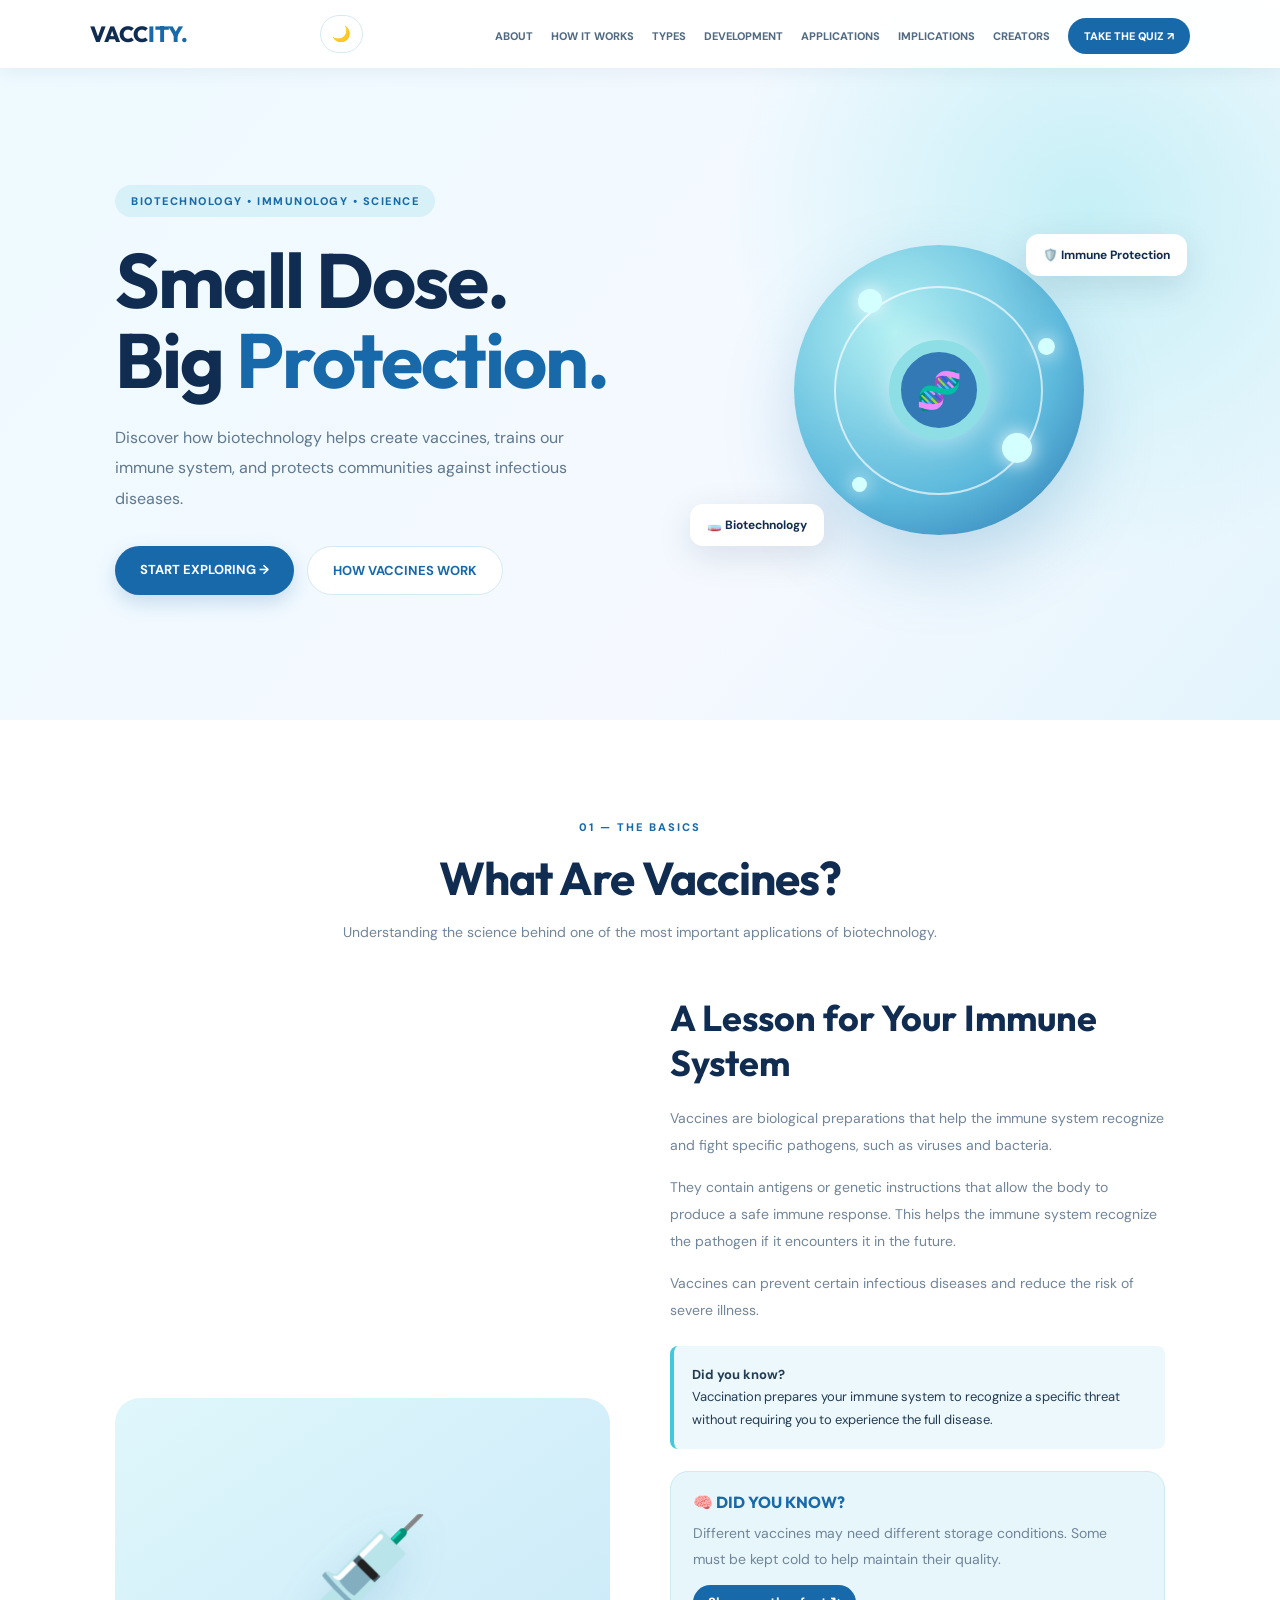
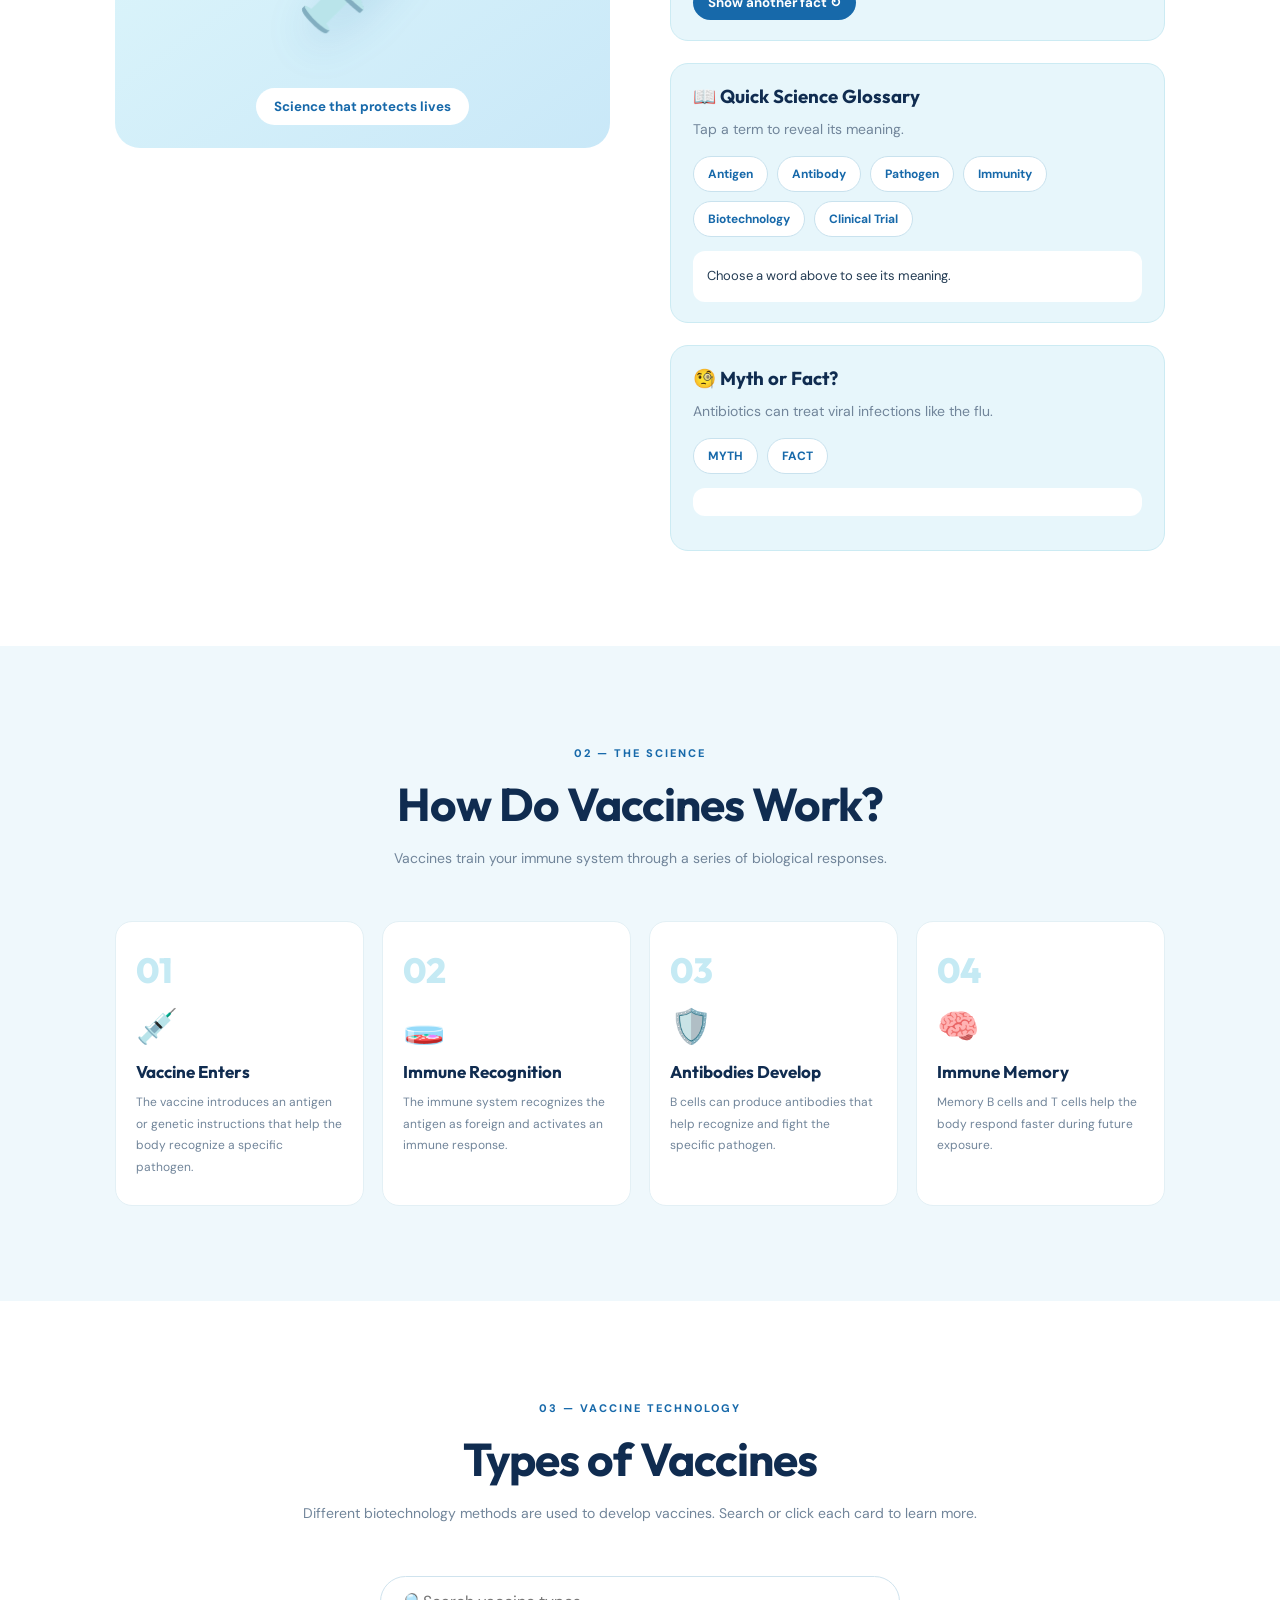
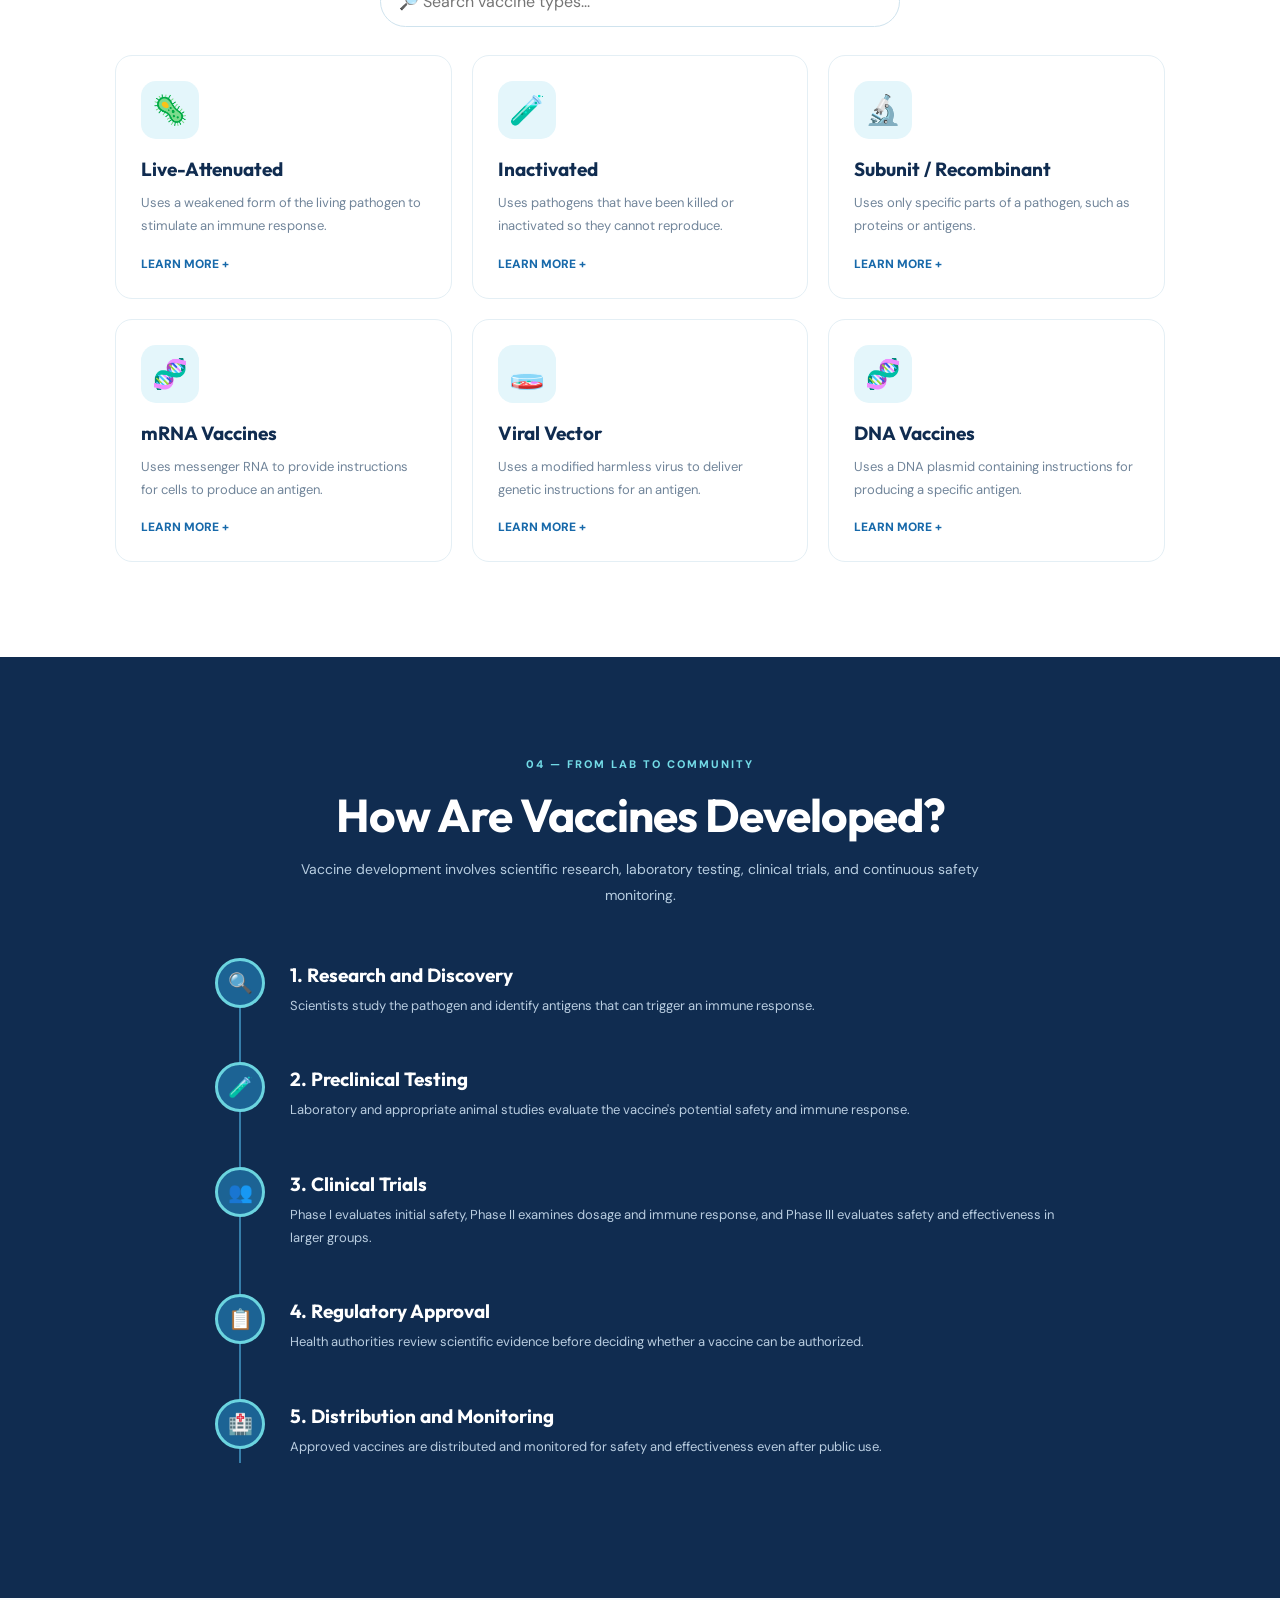
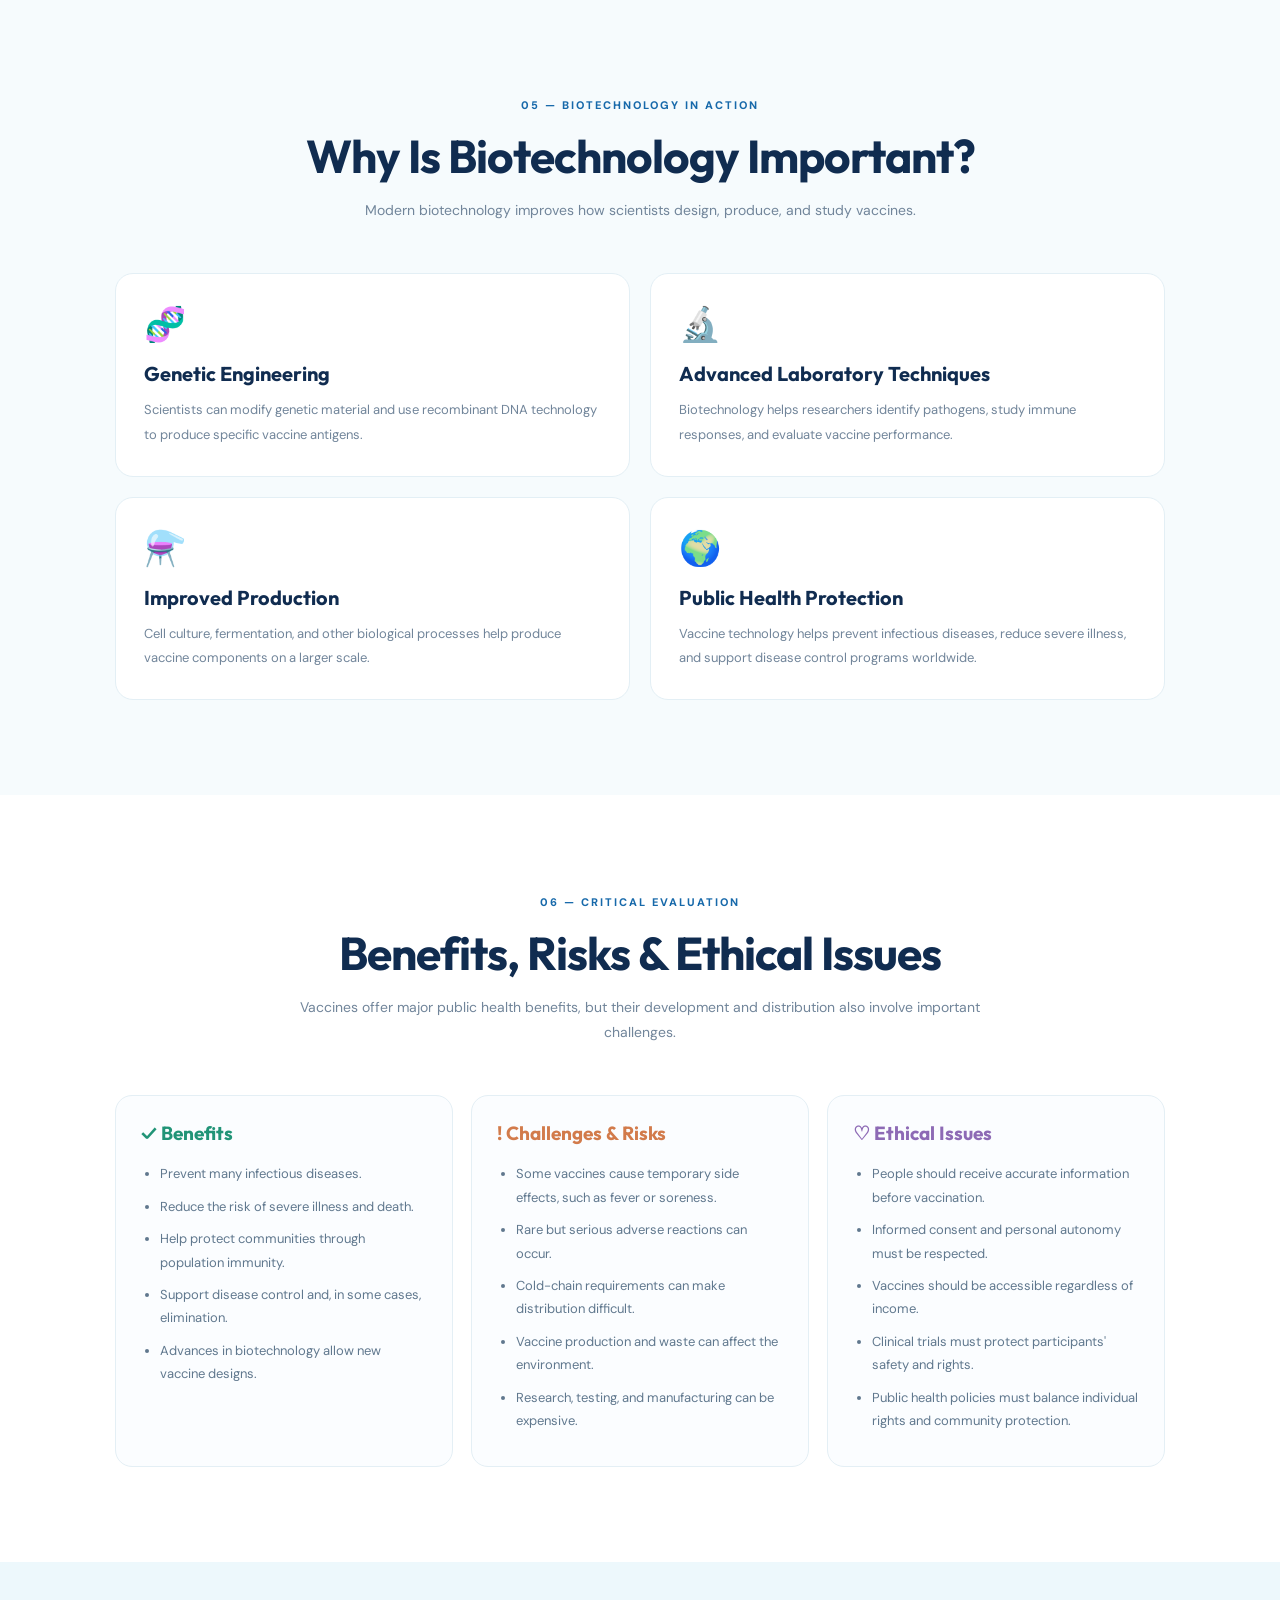
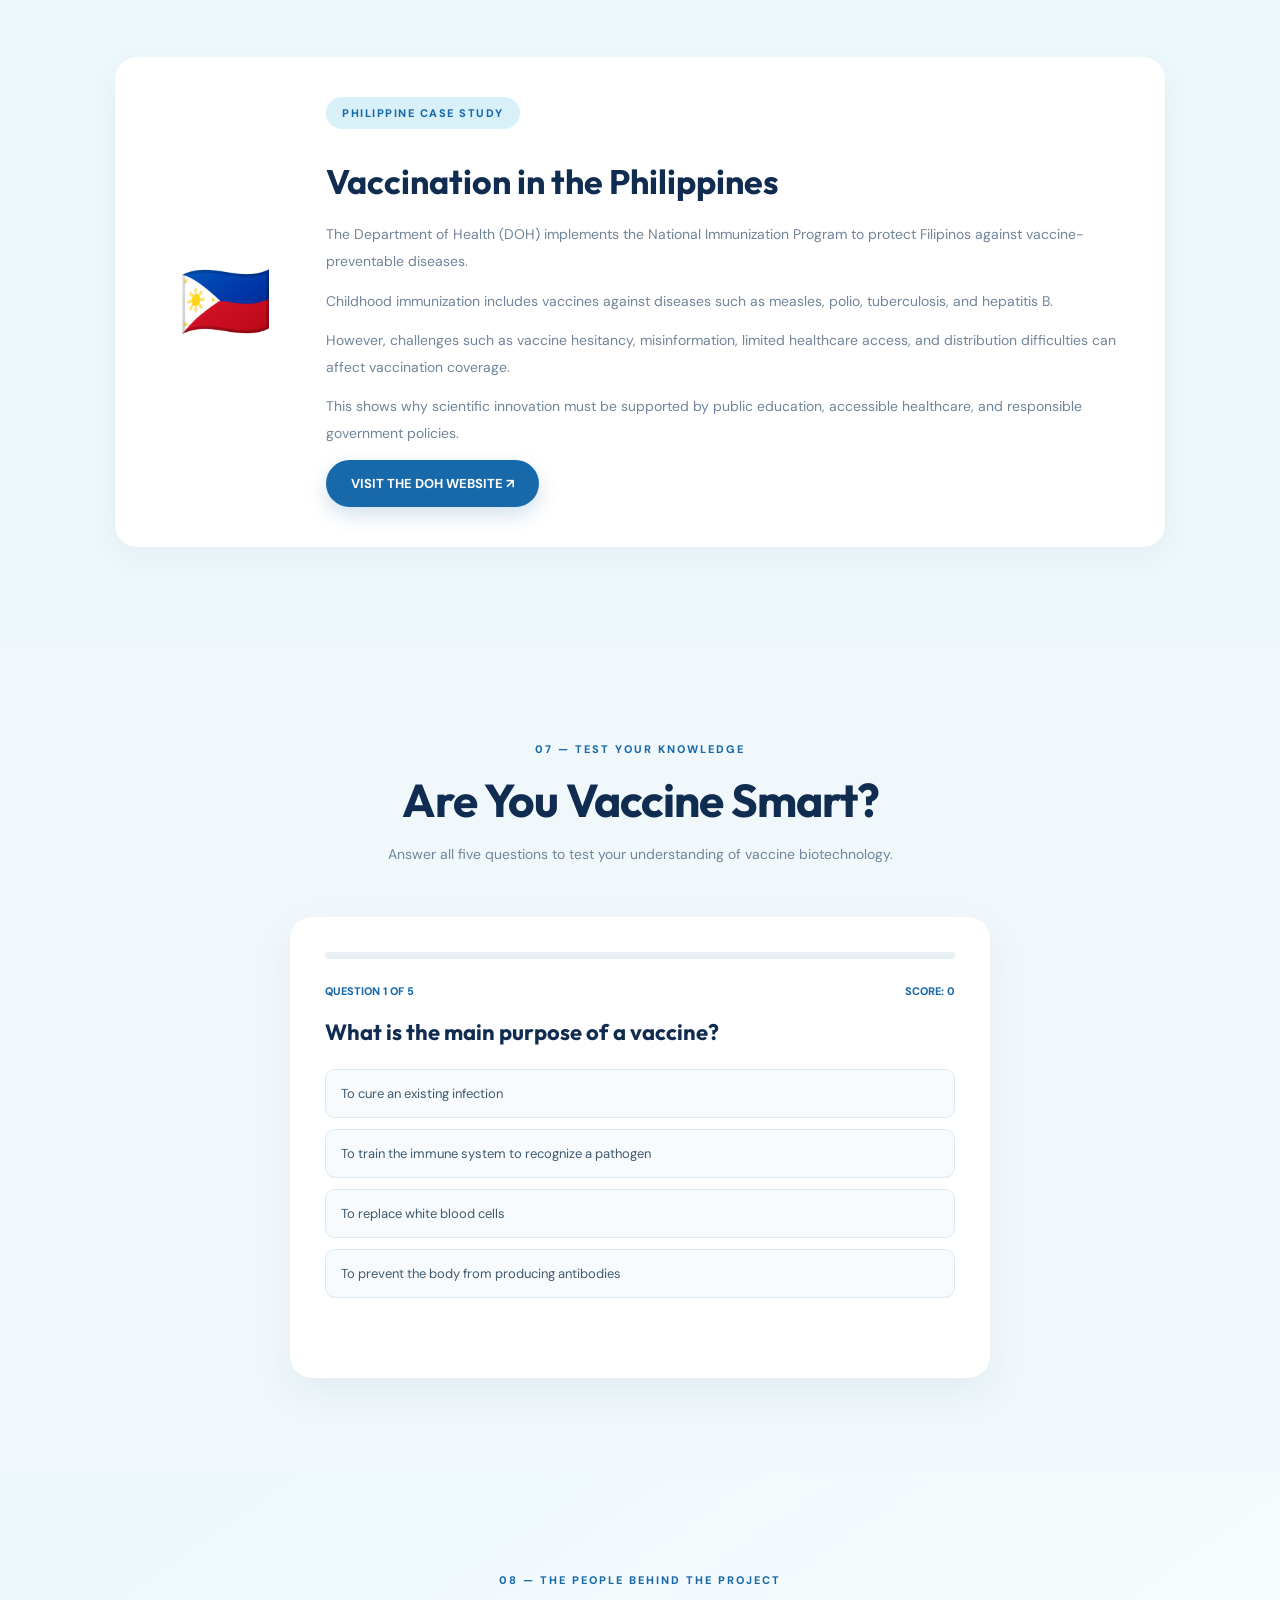
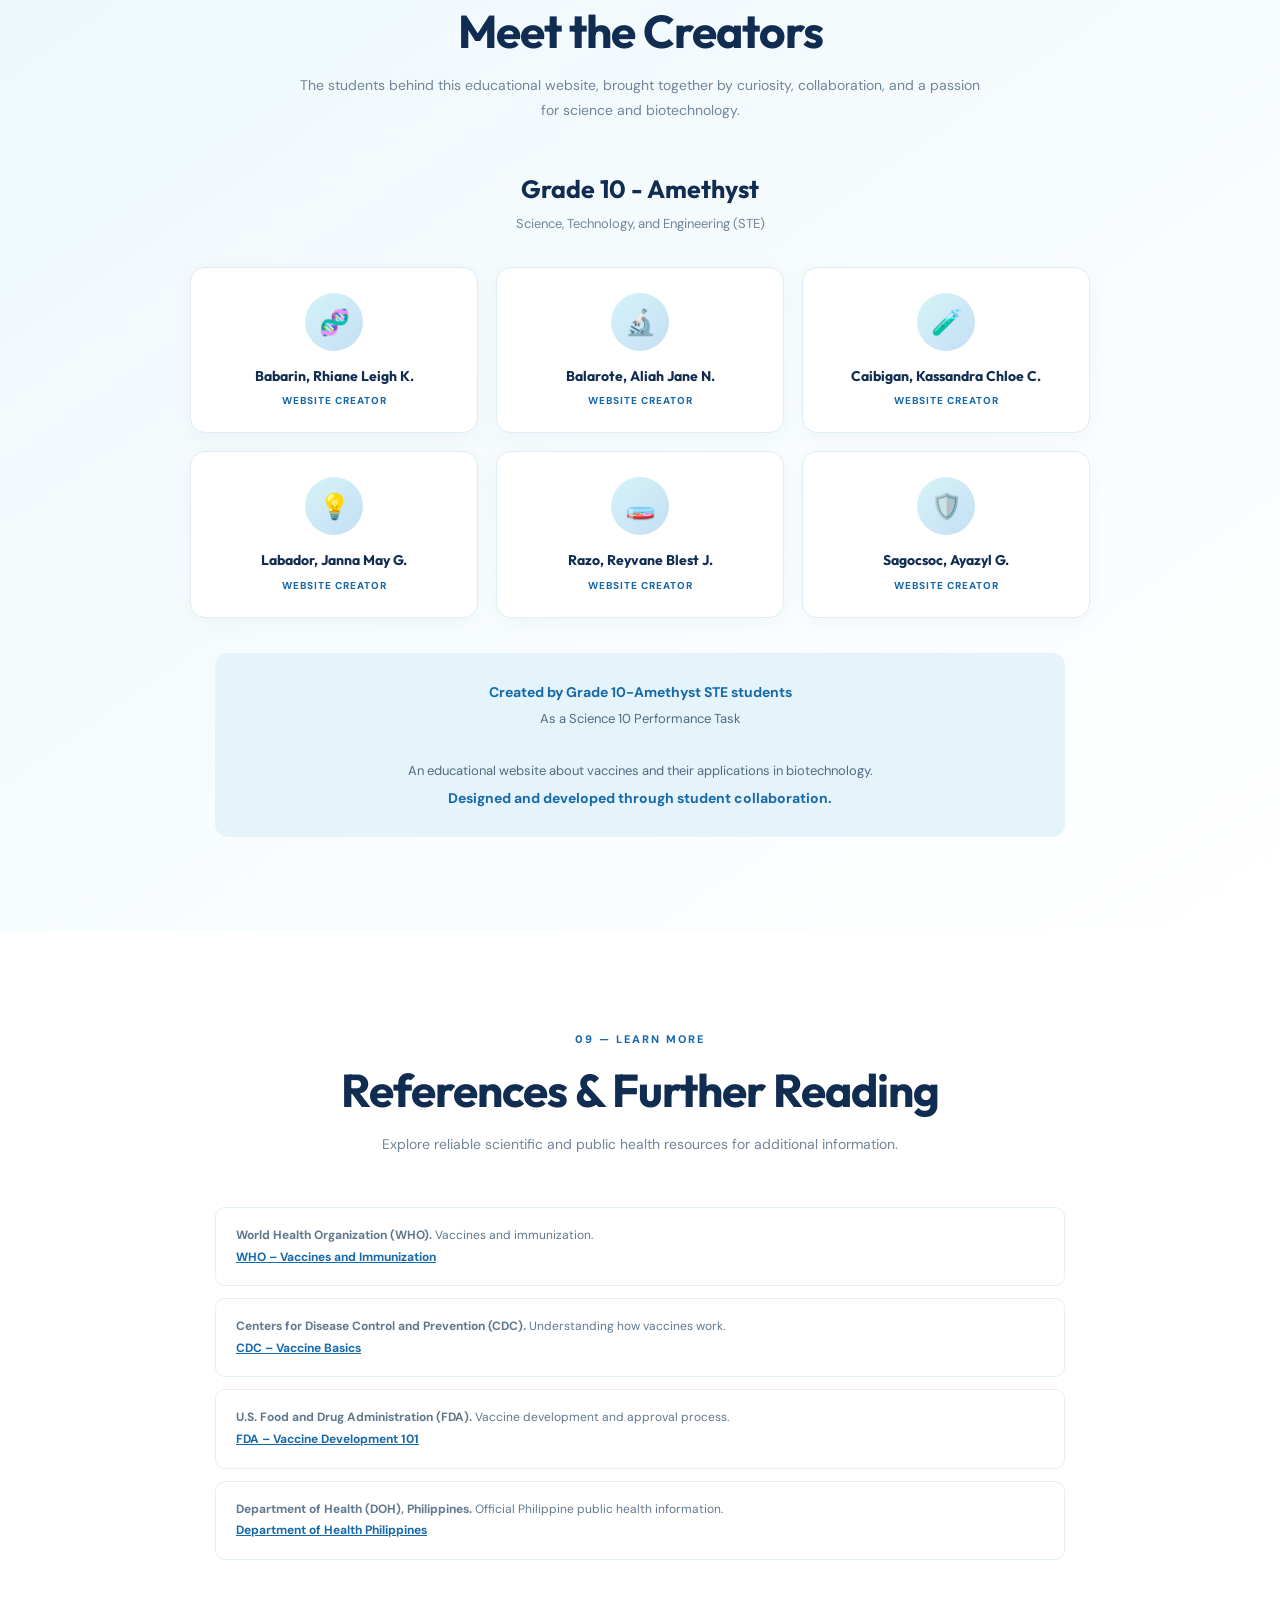
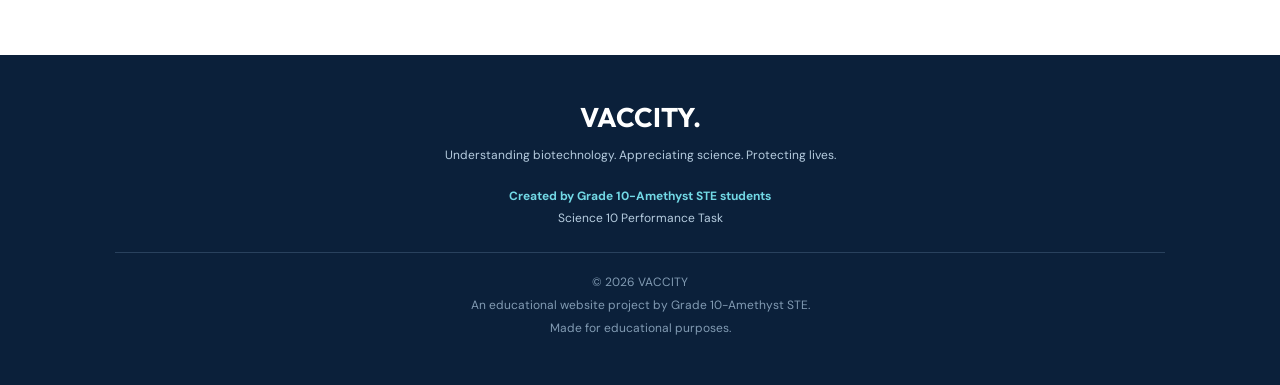
==== index.html @ 4704507c "Add files via upload" ====
<!DOCTYPE html>
<html lang="en">

  <head>
    <meta charset="UTF-8">
    <title>Vaccity by Aya</title>
    <link rel="stylesheet" href="./style.css">

  </head>
    
  <body>
  <div id="readingProgress"></div>

<nav>
  <a href="#home" class="logo">VACC<span>ITY.</span></a>
  <div class="nav-actions">
    <button id="themeToggle" aria-label="Toggle dark mode">🌙</button>
    <button class="menu-btn" id="menuBtn" aria-label="Open menu">☰</button>
  </div>
  <ul class="nav-links" id="navLinks">
    <li><a href="#about">ABOUT</a></li>
    <li><a href="#how">HOW IT WORKS</a></li>
    <li><a href="#types">TYPES</a></li>
    <li><a href="#development">DEVELOPMENT</a></li>
    <li><a href="#applications">APPLICATIONS</a></li>
    <li><a href="#evaluation">IMPLICATIONS</a></li>
    <li><a href="#creators">CREATORS</a></li>
    <li><a href="#quiz" class="nav-quiz">TAKE THE QUIZ ↗</a></li>
  </ul>
</nav>

<header class="hero" id="home">
  <div class="hero-content">
    <span class="eyebrow">BIOTECHNOLOGY • IMMUNOLOGY • SCIENCE</span>
    <h1>Small Dose.<br>Big <span>Protection.</span></h1>
    <p>Discover how biotechnology helps create vaccines, trains our immune system, and protects communities against infectious diseases.</p>
    <div class="hero-buttons">
      <a href="#about" class="primary-btn">START EXPLORING →</a>
      <a href="#how" class="secondary-btn">HOW VACCINES WORK</a>
    </div>
  </div>
  <div class="hero-art">
    <div class="cell">
      <div class="cell-core">🧬</div>
      <i class="particle p1"></i><i class="particle p2"></i>
      <i class="particle p3"></i><i class="particle p4"></i>
    </div>
    <div class="float-label label-one">🛡️ Immune Protection</div>
    <div class="float-label label-two">🧫 Biotechnology</div>
  </div>
</header>

<section class="intro" id="about">
  <div class="section-heading">
    <span class="tag">01 — THE BASICS</span>
    <h2>What Are Vaccines?</h2>
    <p>Understanding the science behind one of the most important applications of biotechnology.</p>
  </div>
  <div class="intro-grid">
    <div class="intro-visual">
      <div class="intro-icon">💉</div>
      <small>Science that protects lives</small>
    </div>
    <div class="intro-content">
      <h2>A Lesson for Your Immune System</h2>
      <p>Vaccines are biological preparations that help the immune system recognize and fight specific pathogens, such as viruses and bacteria.</p>
      <p>They contain antigens or genetic instructions that allow the body to produce a safe immune response. This helps the immune system recognize the pathogen if it encounters it in the future.</p>
      <p>Vaccines can prevent certain infectious diseases and reduce the risk of severe illness.</p>
      <div class="fact"><strong>Did you know?</strong><br>Vaccination prepares your immune system to recognize a specific threat without requiring you to experience the full disease.</div>
      <div id="factContainer"></div>
      <div id="glossaryContainer"></div>
      <div id="mythContainer"></div>
    </div>
  </div>
</section>

<section class="how" id="how">
  <div class="section-heading">
    <span class="tag">02 — THE SCIENCE</span>
    <h2>How Do Vaccines Work?</h2>
    <p>Vaccines train your immune system through a series of biological responses.</p>
  </div>
  <div class="steps">
    <article class="step"><div class="step-number">01</div><div class="step-icon">💉</div><h3>Vaccine Enters</h3><p>The vaccine introduces an antigen or genetic instructions that help the body recognize a specific pathogen.</p></article>
    <article class="step"><div class="step-number">02</div><div class="step-icon">🧫</div><h3>Immune Recognition</h3><p>The immune system recognizes the antigen as foreign and activates an immune response.</p></article>
    <article class="step"><div class="step-number">03</div><div class="step-icon">🛡️</div><h3>Antibodies Develop</h3><p>B cells can produce antibodies that help recognize and fight the specific pathogen.</p></article>
    <article class="step"><div class="step-number">04</div><div class="step-icon">🧠</div><h3>Immune Memory</h3><p>Memory B cells and T cells help the body respond faster during future exposure.</p></article>
  </div>
</section>

<section class="types" id="types">
  <div class="section-heading">
    <span class="tag">03 — VACCINE TECHNOLOGY</span>
    <h2>Types of Vaccines</h2>
    <p>Different biotechnology methods are used to develop vaccines. Search or click each card to learn more.</p>
  </div>
  <input class="vaccine-search" id="vaccineSearch" type="search" placeholder="🔎 Search vaccine types..." aria-label="Search vaccine types">
  <div class="type-grid" id="typeGrid">
    <article class="type-card"><div class="type-icon">🦠</div><h3>Live-Attenuated</h3><p>Uses a weakened form of the living pathogen to stimulate an immune response.</p><button class="learn-btn">LEARN MORE +</button><div class="type-detail">The weakened pathogen can still replicate but is modified so it does not usually cause disease in healthy people. Examples include MMR and varicella vaccines. These vaccines may not be suitable for some people with severely weakened immune systems.</div></article>
    <article class="type-card"><div class="type-icon">🧪</div><h3>Inactivated</h3><p>Uses pathogens that have been killed or inactivated so they cannot reproduce.</p><button class="learn-btn">LEARN MORE +</button><div class="type-detail">The pathogen cannot replicate or cause infection. Some inactivated vaccines require multiple doses or booster shots to maintain protection. Examples include inactivated polio and hepatitis A vaccines.</div></article>
    <article class="type-card"><div class="type-icon">🔬</div><h3>Subunit / Recombinant</h3><p>Uses only specific parts of a pathogen, such as proteins or antigens.</p><button class="learn-btn">LEARN MORE +</button><div class="type-detail">Recombinant DNA technology can produce pathogen proteins in other cells. These proteins are purified and used as vaccine antigens. Examples include hepatitis B and HPV vaccines.</div></article>
    <article class="type-card"><div class="type-icon">🧬</div><h3>mRNA Vaccines</h3><p>Uses messenger RNA to provide instructions for cells to produce an antigen.</p><button class="learn-btn">LEARN MORE +</button><div class="type-detail">The mRNA is delivered into cells, often using lipid nanoparticles. Cells temporarily produce the antigen, which triggers an immune response. The mRNA is broken down afterward and does not change a person's DNA. Example: Pfizer-BioNTech COVID-19 vaccine.</div></article>
    <article class="type-card"><div class="type-icon">🧫</div><h3>Viral Vector</h3><p>Uses a modified harmless virus to deliver genetic instructions for an antigen.</p><button class="learn-btn">LEARN MORE +</button><div class="type-detail">The modified vector carries genetic instructions into cells. The cells then produce an antigen that triggers an immune response. Example: Oxford-AstraZeneca COVID-19 vaccine.</div></article>
    <article class="type-card"><div class="type-icon">🧬</div><h3>DNA Vaccines</h3><p>Uses a DNA plasmid containing instructions for producing a specific antigen.</p><button class="learn-btn">LEARN MORE +</button><div class="type-detail">The DNA plasmid enters cells, where its genetic instructions can be used to produce an antigen. This antigen is then recognized by the immune system.</div></article>
  </div>
  <p id="noResults">No vaccine type found. Try another keyword.</p>
</section>

<section class="development" id="development">
  <div class="section-heading">
    <span class="tag">04 — FROM LAB TO COMMUNITY</span>
    <h2>How Are Vaccines Developed?</h2>
    <p>Vaccine development involves scientific research, laboratory testing, clinical trials, and continuous safety monitoring.</p>
  </div>
  <div class="timeline">
    <article class="timeline-item"><div class="timeline-dot">🔍</div><div class="timeline-content"><h3>1. Research and Discovery</h3><p>Scientists study the pathogen and identify antigens that can trigger an immune response.</p></div></article>
    <article class="timeline-item"><div class="timeline-dot">🧪</div><div class="timeline-content"><h3>2. Preclinical Testing</h3><p>Laboratory and appropriate animal studies evaluate the vaccine's potential safety and immune response.</p></div></article>
    <article class="timeline-item"><div class="timeline-dot">👥</div><div class="timeline-content"><h3>3. Clinical Trials</h3><p>Phase I evaluates initial safety, Phase II examines dosage and immune response, and Phase III evaluates safety and effectiveness in larger groups.</p></div></article>
    <article class="timeline-item"><div class="timeline-dot">📋</div><div class="timeline-content"><h3>4. Regulatory Approval</h3><p>Health authorities review scientific evidence before deciding whether a vaccine can be authorized.</p></div></article>
    <article class="timeline-item"><div class="timeline-dot">🏥</div><div class="timeline-content"><h3>5. Distribution and Monitoring</h3><p>Approved vaccines are distributed and monitored for safety and effectiveness even after public use.</p></div></article>
  </div>
</section>

<section class="applications" id="applications">
  <div class="section-heading">
    <span class="tag">05 — BIOTECHNOLOGY IN ACTION</span>
    <h2>Why Is Biotechnology Important?</h2>
    <p>Modern biotechnology improves how scientists design, produce, and study vaccines.</p>
  </div>
  <div class="app-grid">
    <article class="app-card"><div class="big-icon">🧬</div><h3>Genetic Engineering</h3><p>Scientists can modify genetic material and use recombinant DNA technology to produce specific vaccine antigens.</p></article>
    <article class="app-card"><div class="big-icon">🔬</div><h3>Advanced Laboratory Techniques</h3><p>Biotechnology helps researchers identify pathogens, study immune responses, and evaluate vaccine performance.</p></article>
    <article class="app-card"><div class="big-icon">⚗️</div><h3>Improved Production</h3><p>Cell culture, fermentation, and other biological processes help produce vaccine components on a larger scale.</p></article>
    <article class="app-card"><div class="big-icon">🌍</div><h3>Public Health Protection</h3><p>Vaccine technology helps prevent infectious diseases, reduce severe illness, and support disease control programs worldwide.</p></article>
  </div>
</section>

<section class="evaluation" id="evaluation">
  <div class="section-heading">
    <span class="tag">06 — CRITICAL EVALUATION</span>
    <h2>Benefits, Risks & Ethical Issues</h2>
    <p>Vaccines offer major public health benefits, but their development and distribution also involve important challenges.</p>
  </div>
  <div class="eval-grid">
    <article class="eval-card pros"><h3>✓ Benefits</h3><ul><li>Prevent many infectious diseases.</li><li>Reduce the risk of severe illness and death.</li><li>Help protect communities through population immunity.</li><li>Support disease control and, in some cases, elimination.</li><li>Advances in biotechnology allow new vaccine designs.</li></ul></article>
    <article class="eval-card cons"><h3>! Challenges & Risks</h3><ul><li>Some vaccines cause temporary side effects, such as fever or soreness.</li><li>Rare but serious adverse reactions can occur.</li><li>Cold-chain requirements can make distribution difficult.</li><li>Vaccine production and waste can affect the environment.</li><li>Research, testing, and manufacturing can be expensive.</li></ul></article>
    <article class="eval-card ethics"><h3>♡ Ethical Issues</h3><ul><li>People should receive accurate information before vaccination.</li><li>Informed consent and personal autonomy must be respected.</li><li>Vaccines should be accessible regardless of income.</li><li>Clinical trials must protect participants' safety and rights.</li><li>Public health policies must balance individual rights and community protection.</li></ul></article>
  </div>
</section>

<section class="philippines">
  <div class="phil-box">
    <div class="phil-icon">🇵🇭</div>
    <div class="phil-content">
      <span class="eyebrow">PHILIPPINE CASE STUDY</span>
      <h2>Vaccination in the Philippines</h2>
      <p>The Department of Health (DOH) implements the National Immunization Program to protect Filipinos against vaccine-preventable diseases.</p>
      <p>Childhood immunization includes vaccines against diseases such as measles, polio, tuberculosis, and hepatitis B.</p>
      <p>However, challenges such as vaccine hesitancy, misinformation, limited healthcare access, and distribution difficulties can affect vaccination coverage.</p>
      <p>This shows why scientific innovation must be supported by public education, accessible healthcare, and responsible government policies.</p>
      <a href="https://doh.gov.ph/" target="_blank" rel="noopener" class="primary-btn">VISIT THE DOH WEBSITE ↗</a>
    </div>
  </div>
</section>

<section class="quiz-section" id="quiz">
  <div class="section-heading">
    <span class="tag">07 — TEST YOUR KNOWLEDGE</span>
    <h2>Are You Vaccine Smart?</h2>
    <p>Answer all five questions to test your understanding of vaccine biotechnology.</p>
  </div>
  <div class="quiz-box">
    <div id="quizContent">
      <div class="quiz-progress"><div id="progressBar"></div></div>
      <div class="quiz-top"><span id="questionNumber">QUESTION 1 OF 5</span><span id="scoreDisplay">SCORE: 0</span></div>
      <h3 id="questionText"></h3>
      <div class="answers" id="answers"></div>
      <div class="quiz-feedback" id="feedback" aria-live="polite"></div>
      <button class="quiz-next" id="nextBtn">NEXT QUESTION →</button>
    </div>
    <div class="quiz-result" id="quizResult">
      <div class="result-icon" id="resultIcon">🏆</div>
      <h3 id="resultTitle">Quiz Complete!</h3>
      <p id="resultText"></p>
      <button class="primary-btn" id="restartBtn">TRY AGAIN ↻</button>
    </div>
  </div>
</section>

<section class="creators" id="creators">
  <div class="section-heading">
    <span class="tag">08 — THE PEOPLE BEHIND THE PROJECT</span>
    <h2>Meet the Creators</h2>
    <p>The students behind this educational website, brought together by curiosity, collaboration, and a passion for science and biotechnology.</p>
  </div>
  <div class="creator-intro"><h3>Grade 10 - Amethyst</h3><p>Science, Technology, and Engineering (STE)</p></div>
  <div class="creator-grid">
    <article class="creator-card"><div class="creator-avatar">🧬</div><h4>Babarin, Rhiane Leigh K.</h4><span>WEBSITE CREATOR</span></article>
    <article class="creator-card"><div class="creator-avatar">🔬</div><h4>Balarote, Aliah Jane N.</h4><span>WEBSITE CREATOR</span></article>
    <article class="creator-card"><div class="creator-avatar">🧪</div><h4>Caibigan, Kassandra Chloe C.</h4><span>WEBSITE CREATOR</span></article>
    <article class="creator-card"><div class="creator-avatar">💡</div><h4>Labador, Janna May G.</h4><span>WEBSITE CREATOR</span></article>
    <article class="creator-card"><div class="creator-avatar">🧫</div><h4>Razo, Reyvane Blest J.</h4><span>WEBSITE CREATOR</span></article>
    <article class="creator-card"><div class="creator-avatar">🛡️</div><h4>Sagocsoc, Ayazyl G.</h4><span>WEBSITE CREATOR</span></article>
  </div>
  <div class="creator-credit"><strong>Created by Grade 10-Amethyst STE students</strong><br>As a Science 10 Performance Task<br><br>An educational website about vaccines and their applications in biotechnology.<br><strong>Designed and developed through student collaboration.</strong></div>
</section>

<section class="references" id="references">
  <div class="section-heading">
    <span class="tag">09 — LEARN MORE</span>
    <h2>References & Further Reading</h2>
    <p>Explore reliable scientific and public health resources for additional information.</p>
  </div>
  <div class="reference-list">
    <article class="reference"><strong>World Health Organization (WHO).</strong> Vaccines and immunization.<br><a href="https://www.who.int/health-topics/vaccines-and-immunization" target="_blank" rel="noopener">WHO – Vaccines and Immunization</a></article>
    <article class="reference"><strong>Centers for Disease Control and Prevention (CDC).</strong> Understanding how vaccines work.<br><a href="https://www.cdc.gov/vaccines/basics/" target="_blank" rel="noopener">CDC – Vaccine Basics</a></article>
    <article class="reference"><strong>U.S. Food and Drug Administration (FDA).</strong> Vaccine development and approval process.<br><a href="https://www.fda.gov/vaccines-blood-biologics/development-approval-process-cber/vaccine-development-101" target="_blank" rel="noopener">FDA – Vaccine Development 101</a></article>
    <article class="reference"><strong>Department of Health (DOH), Philippines.</strong> Official Philippine public health information.<br><a href="https://doh.gov.ph/" target="_blank" rel="noopener">Department of Health Philippines</a></article>
  </div>
</section>

<footer>
  <h2>VACCITY.</h2>
  <p>Understanding biotechnology. Appreciating science. Protecting lives.</p>
  <p class="footer-credit"><strong>Created by Grade 10-Amethyst STE students</strong><br>Science 10 Performance Task</p>
  <p class="copyright">© 2026 VACCITY<br>An educational website project by Grade 10-Amethyst STE.<br>Made for educational purposes.</p>
</footer>

<button id="backToTop" aria-label="Back to top">↑</button>
    <script  src="./script.js"></script>

  </body>
  
</html>
---- style.css ----
@import url('https://fonts.googleapis.com/css2?family=DM+Sans:wght@400;500;600;700;800&family=Outfit:wght@400;500;600;700;800&display=swap');

:root {
  --navy:#102c50;
  --blue:#1769aa;
  --cyan:#46c6db;
  --light:#eaf7fb;
  --white:#fff;
  --text:#233b53;
  --muted:#71859a;
  --green:#42b99a;
  --pink:#f18baf;
}

*{margin:0;padding:0;box-sizing:border-box;scroll-behavior:smooth}
body{font-family:'DM Sans',sans-serif;color:var(--text);background:#f6fbfd;overflow-x:hidden}
h1,h2,h3,h4{font-family:'Outfit',sans-serif}
button{font-family:inherit;cursor:pointer}
a{text-decoration:none;color:inherit}
section{padding:95px 9%;scroll-margin-top:80px}

nav{
  position:fixed;z-index:1000;width:100%;top:0;left:0;
  padding:15px 7%;display:flex;justify-content:space-between;
  align-items:center;background:rgba(255,255,255,.96);
  backdrop-filter:blur(15px);box-shadow:0 3px 20px #102c5010
}
.logo{font-family:'Outfit';font-size:22px;font-weight:800;color:var(--navy)}
.logo span{color:var(--blue)}
.nav-links{display:flex;align-items:center;gap:18px;list-style:none}
.nav-links a{font-size:11px;font-weight:800;color:#526b83;transition:.2s}
.nav-links a:hover{color:var(--blue)}
.nav-quiz{background:var(--blue);color:white!important;padding:11px 16px;border-radius:30px}
.nav-actions{display:flex;align-items:center;gap:8px}
.menu-btn{display:none;border:0;background:none;color:var(--navy);font-size:25px}
#themeToggle{border:1px solid #d6e9f2;background:white;color:var(--navy);border-radius:24px;padding:8px 11px;font-size:15px}

.hero{
  min-height:720px;padding:145px 9% 85px;display:grid;
  grid-template-columns:1.1fr .9fr;align-items:center;gap:45px;
  position:relative;overflow:hidden;
  background:radial-gradient(circle at 85% 30%,#c5eff6 0,transparent 30%),linear-gradient(130deg,#edfaff,#f5f9ff 65%,#e3f4fc)
}
.eyebrow{display:inline-block;color:var(--blue);background:#d8f1f9;padding:9px 16px;border-radius:30px;font-size:11px;font-weight:800;letter-spacing:1.5px;margin-bottom:23px}
.hero h1{color:var(--navy);font-size:clamp(48px,6vw,78px);line-height:1.04;letter-spacing:-2px;margin-bottom:23px}
.hero h1 span{color:var(--blue)}
.hero p{font-size:16px;line-height:1.9;color:#60788e;max-width:510px}
.hero-buttons{display:flex;gap:13px;margin-top:32px;flex-wrap:wrap}
.primary-btn,.secondary-btn{display:inline-block;padding:15px 25px;border-radius:30px;font-size:13px;font-weight:700;border:0;transition:.25s}
.primary-btn{color:white;background:var(--blue);box-shadow:0 8px 20px #1769aa33}
.primary-btn:hover{transform:translateY(-3px);background:var(--navy)}
.secondary-btn{color:var(--blue);background:white;border:1px solid #d6e9f2}
.secondary-btn:hover{background:#e1f5fb}
.hero-art{min-height:390px;display:flex;justify-content:center;align-items:center;position:relative}
.cell{width:290px;height:290px;border-radius:50%;background:radial-gradient(circle at 35% 30%,#b5f1f3,#5db9dc 60%,#2672ad);box-shadow:0 30px 70px #2381b240;position:relative;display:flex;justify-content:center;align-items:center;animation:float 5s ease-in-out infinite}
.cell:before{content:"";position:absolute;width:205px;height:205px;border:2px solid #ffffffa6;border-radius:50%}
.cell-core{width:100px;height:100px;background:#3279b5;border:12px solid #8edee5;border-radius:50%;box-shadow:0 0 30px #ffffff80;display:flex;justify-content:center;align-items:center;font-size:37px}
.particle{position:absolute;width:24px;height:24px;border-radius:50%;background:#d3ffff;box-shadow:0 0 20px white}
.p1{top:15%;left:22%}.p2{top:32%;right:10%;width:17px;height:17px}.p3{bottom:15%;left:20%;width:15px;height:15px}.p4{bottom:25%;right:18%;width:30px;height:30px}
.float-label{position:absolute;background:white;padding:13px 17px;border-radius:13px;box-shadow:0 10px 35px #102c5020;font-size:12px;font-weight:700;color:var(--navy)}
.label-one{top:10%;right:-5%}.label-two{bottom:10%;left:-5%}
@keyframes float{0%,100%{transform:translateY(0)}50%{transform:translateY(-15px)}}

.section-heading{text-align:center;max-width:690px;margin:0 auto 50px}
.section-heading .tag{color:var(--blue);font-size:11px;letter-spacing:2px;font-weight:800}
.section-heading h2{font-size:clamp(32px,4vw,46px);color:var(--navy);margin:13px 0;letter-spacing:-1px}
.section-heading p{font-size:14px;line-height:1.8;color:var(--muted)}

.intro{background:white}
.intro-grid{display:grid;grid-template-columns:1fr 1fr;gap:60px;align-items:center}
.intro-visual{background:linear-gradient(145deg,#dff7fb,#c9e8f8);border-radius:25px;min-height:350px;display:flex;justify-content:center;align-items:center;position:relative}
.intro-icon{font-size:110px;filter:drop-shadow(0 15px 20px #1769aa26)}
.intro-visual small{position:absolute;bottom:23px;background:white;padding:10px 18px;border-radius:30px;font-weight:700;color:var(--blue)}
.intro-content h2{font-size:36px;color:var(--navy);margin-bottom:20px}
.intro-content p{color:#71859a;line-height:1.9;font-size:14px;margin-bottom:16px}
.fact{background:#edf8fc;padding:18px;border-left:4px solid var(--cyan);border-radius:8px;margin-top:23px;font-size:13px;line-height:1.7}

.how{background:#eff8fc}
.steps{display:grid;grid-template-columns:repeat(4,1fr);gap:18px}
.step{background:white;padding:26px 20px;border-radius:17px;border:1px solid #e3f0f5;transition:.3s}
.step:hover{transform:translateY(-7px);box-shadow:0 15px 35px #102c5014}
.step-number{font-family:'Outfit';font-size:35px;font-weight:800;color:#c5eaf4}
.step-icon{font-size:34px;margin:12px 0}
.step h3{color:var(--navy);font-size:17px;margin-bottom:10px}
.step p{color:var(--muted);font-size:12px;line-height:1.8}

.types{background:white}
.type-grid{display:grid;grid-template-columns:repeat(3,1fr);gap:20px}
.type-card{border:1px solid #e4eff5;border-radius:17px;padding:25px;background:white;transition:.3s}
.type-card:hover{transform:translateY(-6px);box-shadow:0 15px 35px #102c5014}
.type-icon{width:58px;height:58px;border-radius:15px;background:#e4f6fb;display:grid;place-items:center;font-size:29px;margin-bottom:18px}
.type-card h3{color:var(--navy);font-size:19px;margin-bottom:10px}
.type-card p{font-size:13px;color:var(--muted);line-height:1.8}
.type-card button{margin-top:18px;color:var(--blue);background:none;border:0;font-size:12px;font-weight:800}
.type-detail{display:none;padding-top:14px;margin-top:14px;border-top:1px solid #e2eef4;font-size:12px;line-height:1.8;color:#526b83}
.type-detail.show{display:block}
.vaccine-search{width:min(100%,520px);display:block;margin:0 auto 28px;padding:14px 18px;border:1px solid #cfe3ee;border-radius:30px;outline:none;font:inherit;background:white}
.vaccine-search:focus{border-color:var(--blue);box-shadow:0 0 0 3px #1769aa20}
#noResults{display:none;text-align:center;padding:18px;color:var(--muted)}

.development{background:#102c50;color:white}
.development .section-heading h2{color:white}
.development .section-heading p{color:#b7cde0}
.development .section-heading .tag{color:#73dce7}
.timeline{max-width:850px;margin:auto;position:relative}
.timeline:before{content:"";position:absolute;width:2px;background:#367da9;top:10px;bottom:10px;left:24px}
.timeline-item{display:flex;gap:25px;margin-bottom:30px;position:relative}
.timeline-dot{flex-shrink:0;width:50px;height:50px;border-radius:50%;background:#1c6394;border:3px solid #6bd4df;display:grid;place-items:center;font-size:20px;z-index:1}
.timeline-content{padding:5px 0 15px}
.timeline-content h3{font-size:19px;margin-bottom:7px;color:white}
.timeline-content p{font-size:13px;line-height:1.8;color:#b9cde0}

.applications{background:#f6fbfd}
.app-grid{display:grid;grid-template-columns:1fr 1fr;gap:20px}
.app-card{background:white;border-radius:18px;padding:28px;border:1px solid #e3eff5;transition:.3s}
.app-card:hover{transform:translateY(-5px)}
.app-card h3{color:var(--navy);font-size:20px;margin-bottom:12px}
.app-card p{font-size:13px;line-height:1.9;color:var(--muted)}
.big-icon{font-size:34px;margin-bottom:14px}

.evaluation{background:white}
.eval-grid{display:grid;grid-template-columns:repeat(3,1fr);gap:18px}
.eval-card{padding:25px;border-radius:17px;border:1px solid #e4eff5;background:#fbfdff}
.eval-card h3{font-size:19px;margin-bottom:17px}
.eval-card ul{padding-left:19px}
.eval-card li{font-size:13px;line-height:1.8;color:#60788e;margin-bottom:9px}
.pros h3{color:#219477}.cons h3{color:#d27b4b}.ethics h3{color:#8d6ab5}

.philippines{background:#edf8fc}
.phil-box{max-width:1050px;margin:auto;padding:40px;border-radius:22px;background:white;display:grid;grid-template-columns:.3fr 1.7fr;gap:30px;align-items:center;box-shadow:0 10px 35px #102c500c}
.phil-icon{font-size:75px;text-align:center}
.phil-content h2{font-size:34px;color:var(--navy);margin:8px 0 18px}
.phil-content p{font-size:14px;line-height:1.9;color:#71859a;margin-bottom:13px}

.quiz-section{background:#f0f8fc}
.quiz-box{max-width:700px;margin:auto;background:white;border-radius:22px;padding:35px;box-shadow:0 15px 40px #102c5010}
.quiz-progress{height:7px;background:#e7f0f5;border-radius:10px;overflow:hidden;margin-bottom:25px}
#progressBar{height:100%;width:0;background:linear-gradient(90deg,var(--cyan),var(--blue));transition:.3s}
.quiz-top{display:flex;justify-content:space-between;color:var(--blue);font-size:11px;font-weight:800;margin-bottom:20px}
#questionText{font-size:22px;color:var(--navy);margin-bottom:23px}
.answers{display:grid;gap:11px}
.answer{border:1px solid #dce9f0;background:#f7fbfd;padding:15px;text-align:left;border-radius:10px;color:#405a70;font-size:13px;transition:.2s}
.answer:hover:not(:disabled){border-color:var(--blue);background:#edf8fc}
.answer.correct{background:#e0f7ef;border-color:#42b99a;color:#167d61}
.answer.wrong{background:#fff0ef;border-color:#ed8b86;color:#b43c39}
.quiz-feedback{min-height:45px;padding-top:15px;font-size:13px;line-height:1.6;color:#60788e}
.quiz-next{background:var(--blue);color:white;border:0;border-radius:30px;padding:13px 25px;font-weight:700;margin-top:10px;display:none}
.quiz-result{text-align:center;display:none}
.result-icon{font-size:65px;margin-bottom:15px}
.quiz-result h3{font-size:30px;color:var(--navy)}
.quiz-result p{color:var(--muted);margin:12px 0 20px;line-height:1.8}

.creators{background:linear-gradient(145deg,#edf8fc,#fff)}
.creator-intro{text-align:center;margin-bottom:35px}
.creator-intro h3{color:var(--navy);font-size:25px;margin-bottom:10px}
.creator-intro p{color:var(--muted);font-size:13px}
.creator-grid{max-width:900px;margin:auto;display:grid;grid-template-columns:repeat(3,1fr);gap:18px}
.creator-card{background:white;border:1px solid #dfedf4;border-radius:15px;padding:25px 15px;text-align:center;transition:.3s;box-shadow:0 5px 18px #102c5009}
.creator-card:hover{transform:translateY(-6px);box-shadow:0 12px 28px #102c5017;border-color:var(--cyan)}
.creator-avatar{width:58px;height:58px;border-radius:50%;background:linear-gradient(135deg,#d5f4f8,#c5def5);display:grid;place-items:center;margin:0 auto 14px;font-size:25px}
.creator-card h4{font-size:14px;color:var(--navy);line-height:1.6}
.creator-card span{display:block;color:var(--blue);font-size:10px;font-weight:800;margin-top:7px;letter-spacing:1px}
.creator-credit{max-width:850px;margin:35px auto 0;padding:25px;border-radius:13px;background:#e4f4fa;color:#526b83;font-size:13px;line-height:2;text-align:center}
.creator-credit strong{color:var(--blue);font-size:14px}

.references{background:white}
.reference-list{max-width:850px;margin:auto;display:grid;gap:12px}
.reference{padding:17px 20px;border:1px solid #e3eff5;border-radius:10px;font-size:12px;line-height:1.8;color:#60788e;overflow-wrap:anywhere}
.reference a{color:var(--blue);font-weight:700;text-decoration:underline}

footer{background:#0b203a;color:#b7cde0;padding:45px 9%;text-align:center}
footer h2{color:white;font-size:27px;margin-bottom:10px}
footer p{font-size:12px;line-height:1.9}
footer strong{color:#72d8e5}
.footer-credit{margin-top:18px}
footer .copyright{margin-top:22px;padding-top:18px;border-top:1px solid #29415d;color:#829bb3}

#readingProgress{position:fixed;top:0;left:0;width:0;height:4px;background:linear-gradient(90deg,var(--cyan),var(--blue));z-index:2000}
#backToTop{position:fixed;right:22px;bottom:22px;z-index:999;width:46px;height:46px;border:0;border-radius:50%;background:var(--blue);color:white;font-size:21px;box-shadow:0 8px 22px #102c5033;opacity:0;visibility:hidden;transform:translateY(12px);transition:.25s}
#backToTop.visible{opacity:1;visibility:visible;transform:translateY(0)}

.daily-fact,.learning-widget{margin-top:22px;padding:20px 22px;border-radius:18px;background:#e7f6fb;border:1px solid #ccebf3}
.daily-fact strong{display:block;color:var(--blue);margin-bottom:8px;font-family:'Outfit'}
.daily-fact p{margin-bottom:12px}
#newFactBtn{border:0;border-radius:22px;padding:9px 15px;color:white;background:var(--blue);font-weight:700}
.learning-widget h3{color:var(--navy);margin-bottom:8px}
.learning-widget>p{margin-bottom:14px}
.glossary-buttons,.myth-controls{display:flex;flex-wrap:wrap;gap:9px}
.glossary-buttons button,.myth-button{border:1px solid #c9e2ee;background:white;color:var(--blue);border-radius:22px;padding:9px 14px;font-weight:700;font-size:12px}
.glossary-buttons button:hover,.myth-button:hover{background:var(--blue);color:white}
.glossary-answer,.myth-feedback{margin-top:14px;padding:14px;border-radius:12px;background:white;color:var(--text);line-height:1.7;font-size:13px}
.myth-feedback{font-weight:700;min-height:22px}
#noResults{text-align:center;padding:18px;color:var(--muted);display:none}

body.dark-mode{--text:#e5eef7;--muted:#a9bbcc;background:#101c2b;color:#e5eef7}
body.dark-mode nav{background:rgba(16,28,43,.97)}
body.dark-mode .logo,body.dark-mode h2,body.dark-mode h3,body.dark-mode h4{color:#eaf5ff}
body.dark-mode .nav-links a,body.dark-mode .menu-btn{color:#d1e0ee}
body.dark-mode section{background-color:#17283b;color:#e5eef7}
body.dark-mode .hero{background:linear-gradient(130deg,#17283b,#1d354d)}
body.dark-mode .hero h1{color:#eaf5ff}
body.dark-mode .hero p,body.dark-mode section p{color:#c0d0df}
body.dark-mode .type-card,body.dark-mode .step,body.dark-mode .app-card,body.dark-mode .eval-card,body.dark-mode .creator-card,body.dark-mode .quiz-box,body.dark-mode .phil-box,body.dark-mode .reference{background:#20364d;border-color:#39536b;color:#e5eef7}
body.dark-mode .type-card h3,body.dark-mode .step h3,body.dark-mode .app-card h3,body.dark-mode .creator-card h4,body.dark-mode #questionText{color:#eaf5ff}
body.dark-mode .type-detail,body.dark-mode .eval-card li{color:#c0d0df}
body.dark-mode .daily-fact,body.dark-mode .learning-widget{background:#1b3045;border-color:#34536c}
body.dark-mode .glossary-answer,body.dark-mode .glossary-buttons button,body.dark-mode .myth-button{background:#243c53;color:#e5eef7;border-color:#45627b}
body.dark-mode .vaccine-search,body.dark-mode #themeToggle{background:#20364d;color:#f2f7fb;border-color:#39536b}
body.dark-mode .secondary-btn{background:#20364d;color:#d7efff;border-color:#39536b}
body.dark-mode .fact{background:#20364d;color:#e5eef7}
body.dark-mode .quiz-section,body.dark-mode .applications,body.dark-mode .how{background:#17283b}
body.dark-mode .answer{background:#243c53;color:#e5eef7;border-color:#45627b}
body.dark-mode .nav-links{background:#17283b}

@media(max-width:1000px){
  .nav-links{gap:10px}
  .nav-links a{font-size:10px}
  .hero{padding-left:6%;padding-right:6%}
  section{padding:75px 6%}
}
@media(max-width:850px){
  .menu-btn{display:block}
  nav{flex-wrap:wrap}
  .nav-links{display:none;position:absolute;top:65px;left:0;width:100%;padding:22px;background:white;flex-direction:column;align-items:stretch;gap:18px;box-shadow:0 15px 20px #102c5014}
  .nav-links.active{display:flex}
  .nav-links a{font-size:13px}
  .hero{grid-template-columns:1fr;text-align:center;padding-top:125px}
  .hero p{margin:auto}
  .hero-buttons{justify-content:center}
  .hero-art{min-height:320px}
  .cell{width:230px;height:230px}
  .cell:before{width:170px;height:170px}
  .label-one{right:0}.label-two{left:0}
  .intro-grid,.phil-box{grid-template-columns:1fr}
  .type-grid,.eval-grid{grid-template-columns:repeat(2,1fr)}
  .steps{grid-template-columns:repeat(2,1fr)}
  .creator-grid{grid-template-columns:repeat(2,1fr)}
}
@media(max-width:520px){
  .type-grid,.eval-grid,.steps,.app-grid{grid-template-columns:1fr}
  .quiz-box{padding:23px}
  .section-heading h2{font-size:32px}
  .hero h1{font-size:49px}
  .creator-grid{grid-template-columns:1fr 1fr;gap:10px}
  .creator-card{padding:20px 9px}
  .creator-card h4{font-size:12px}
  .phil-box{padding:25px}
}
@media(prefers-reduced-motion:reduce){
  *,*::before,*::after{scroll-behavior:auto!important;animation-duration:.01ms!important;transition-duration:.01ms!important}
}
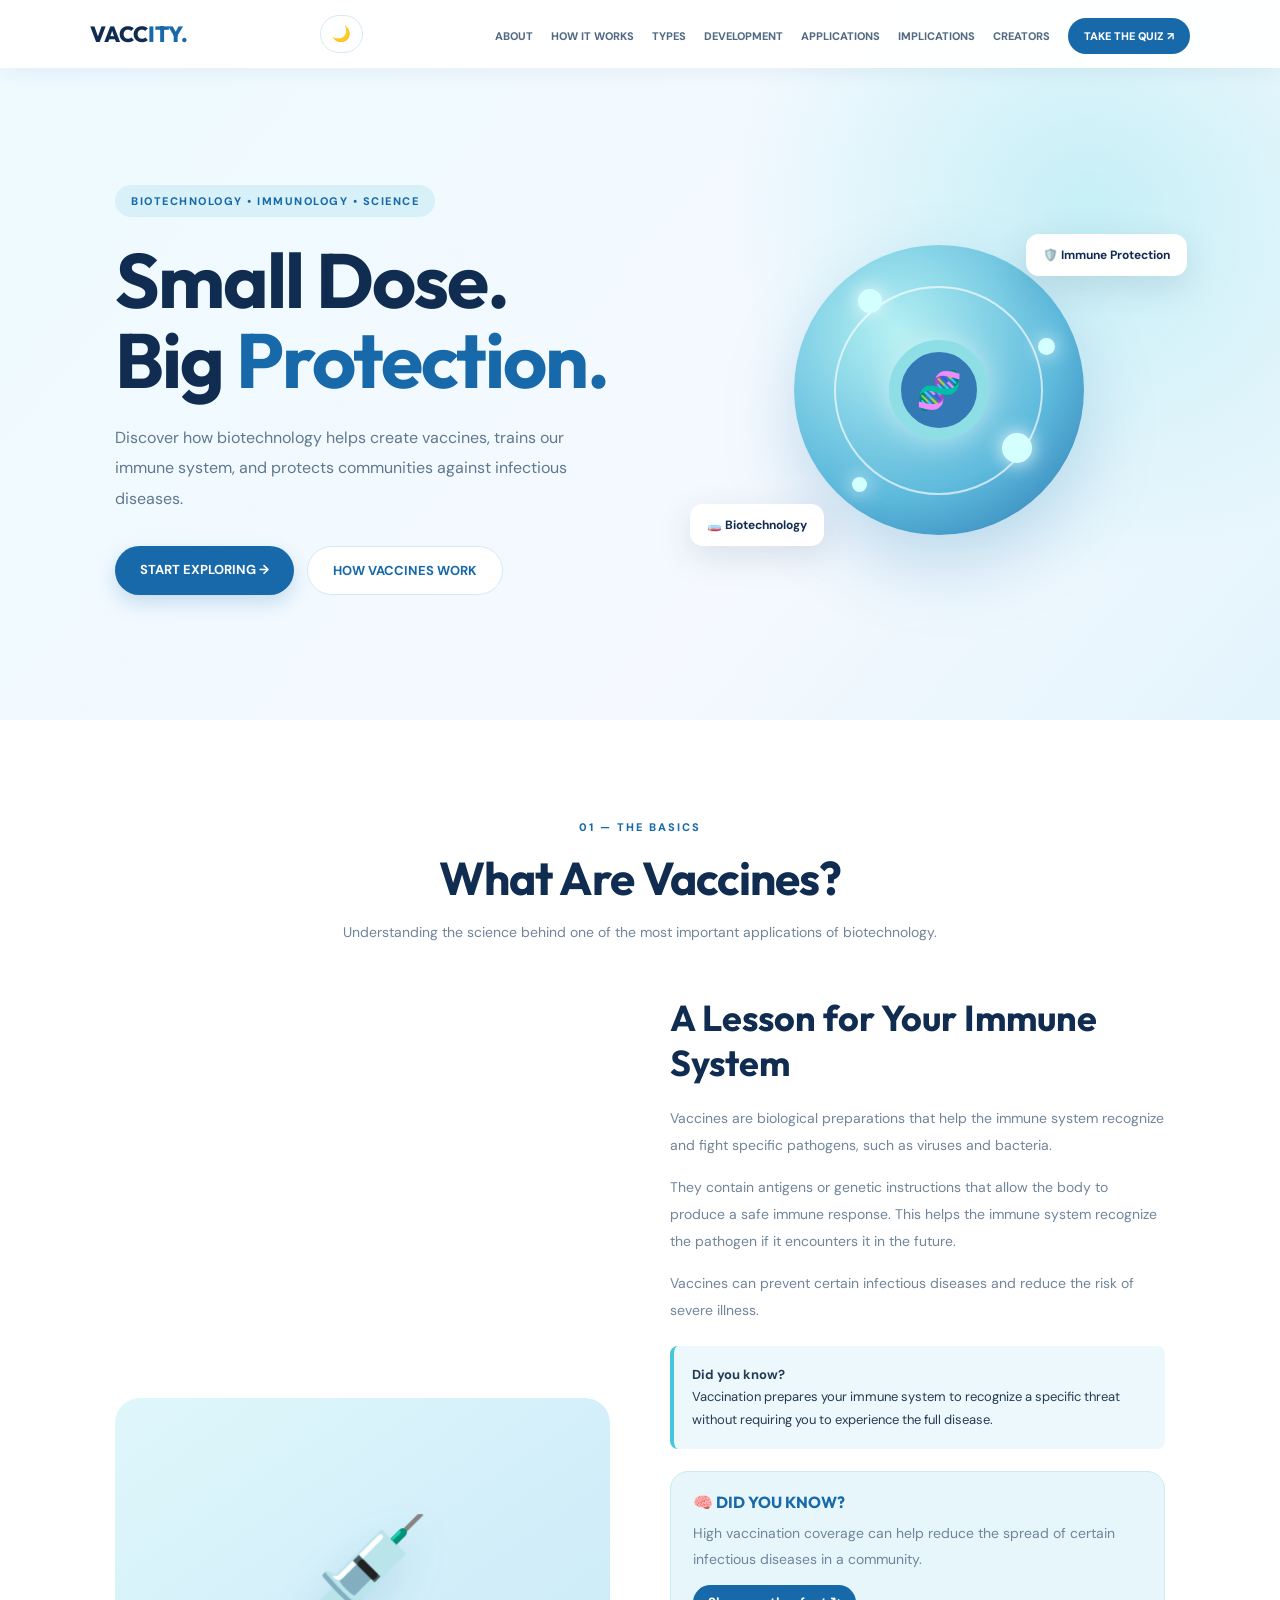
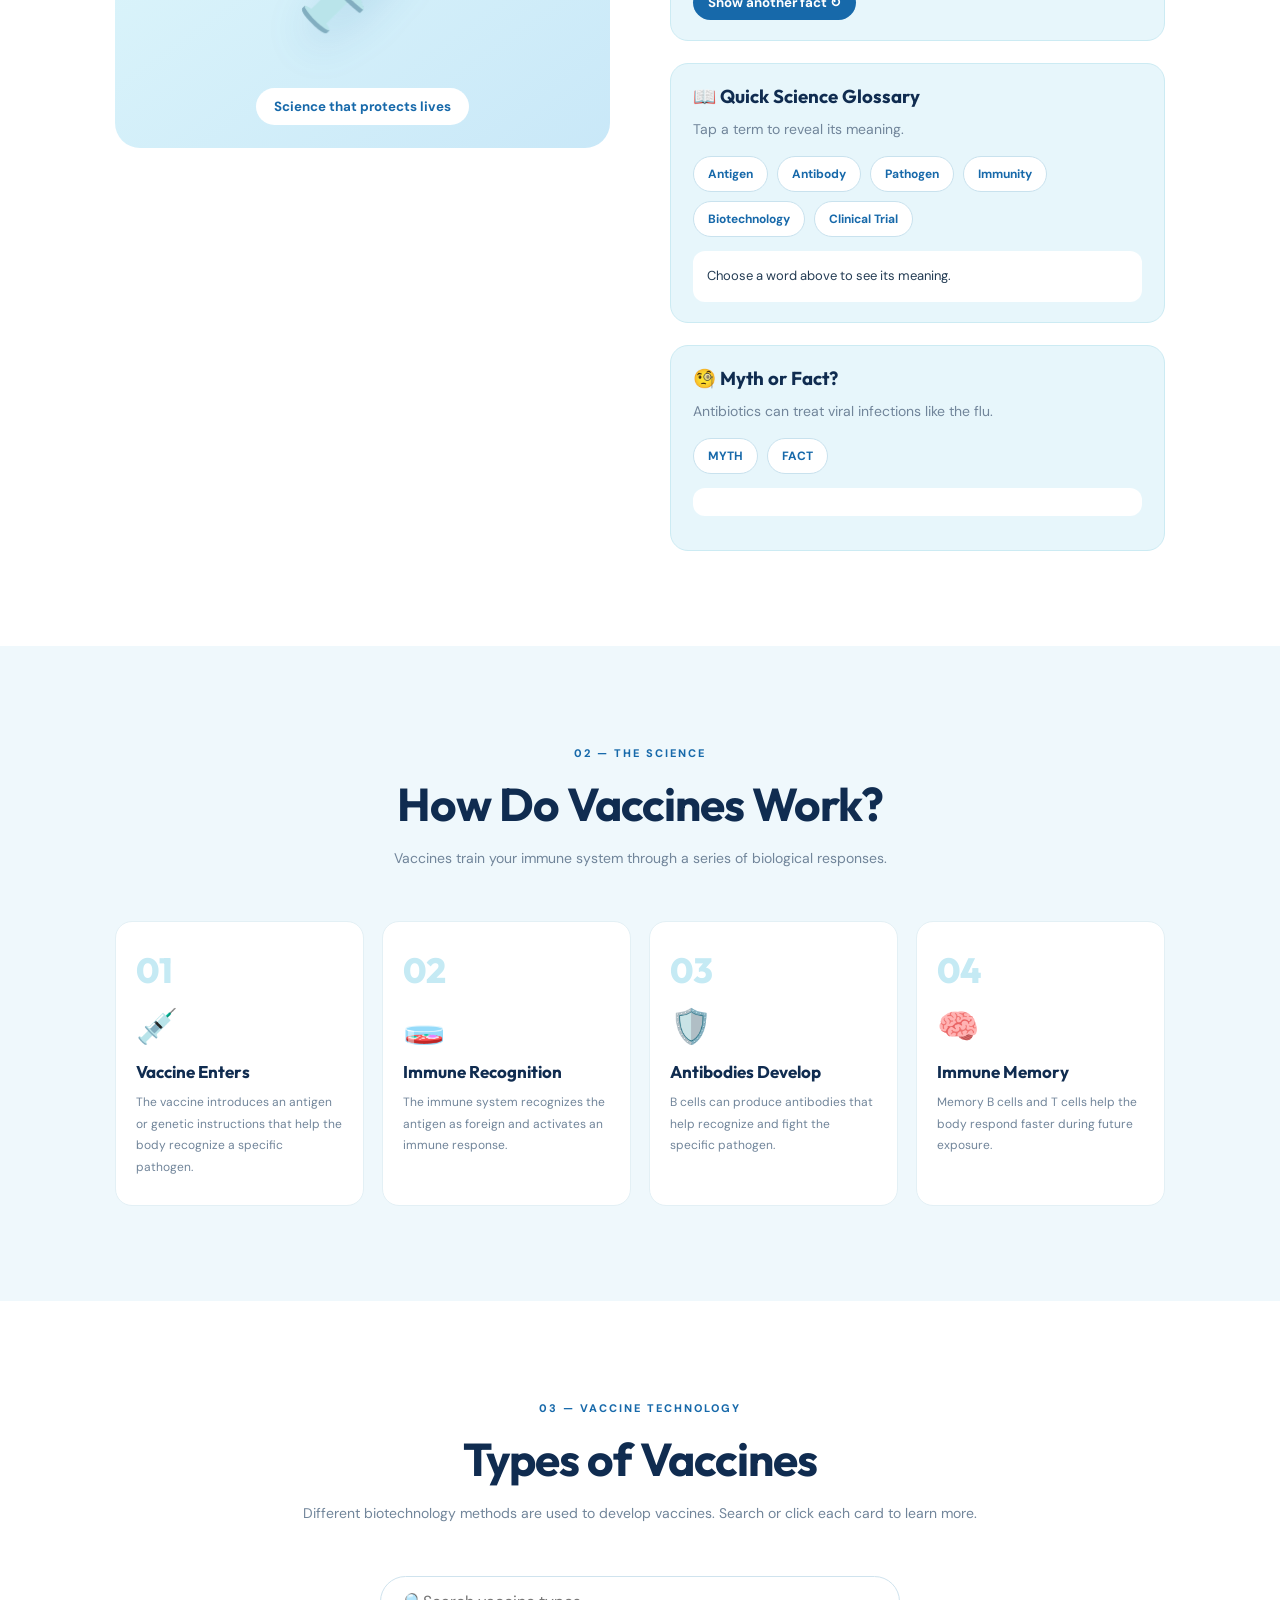
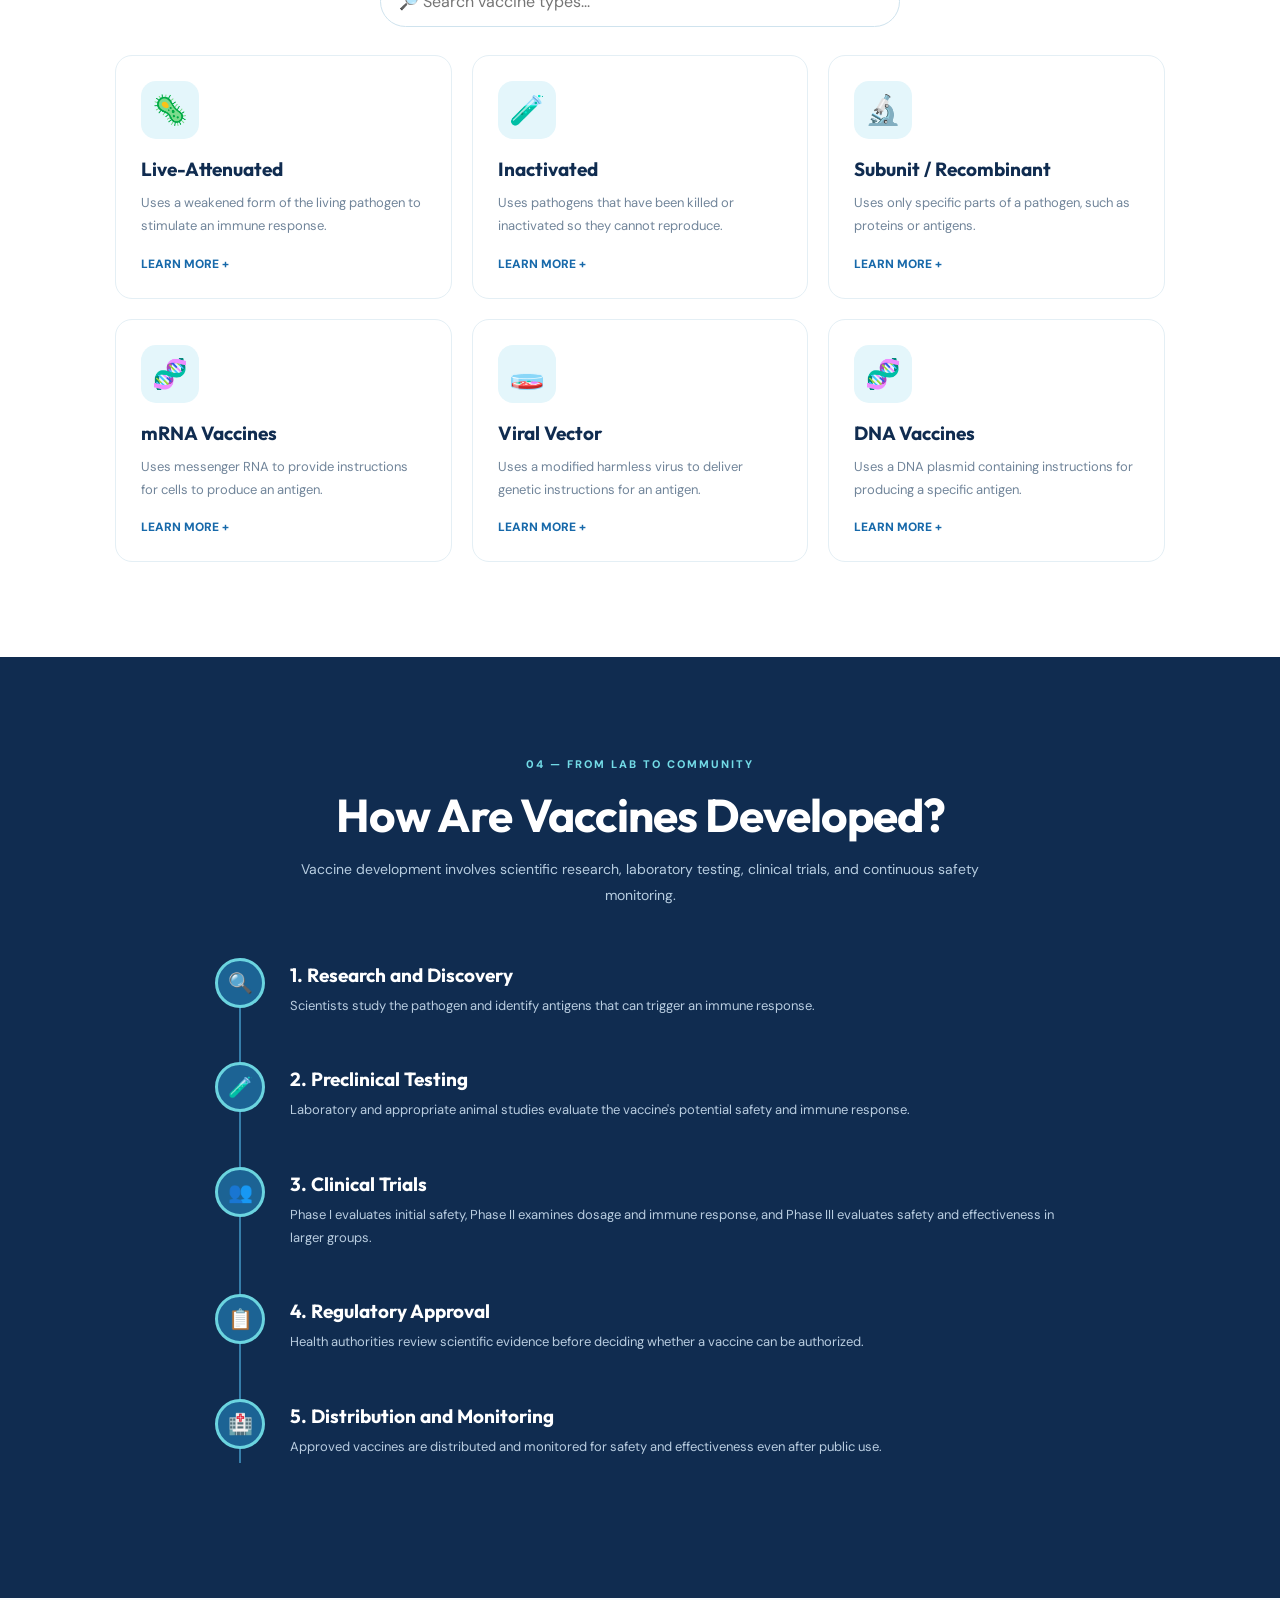
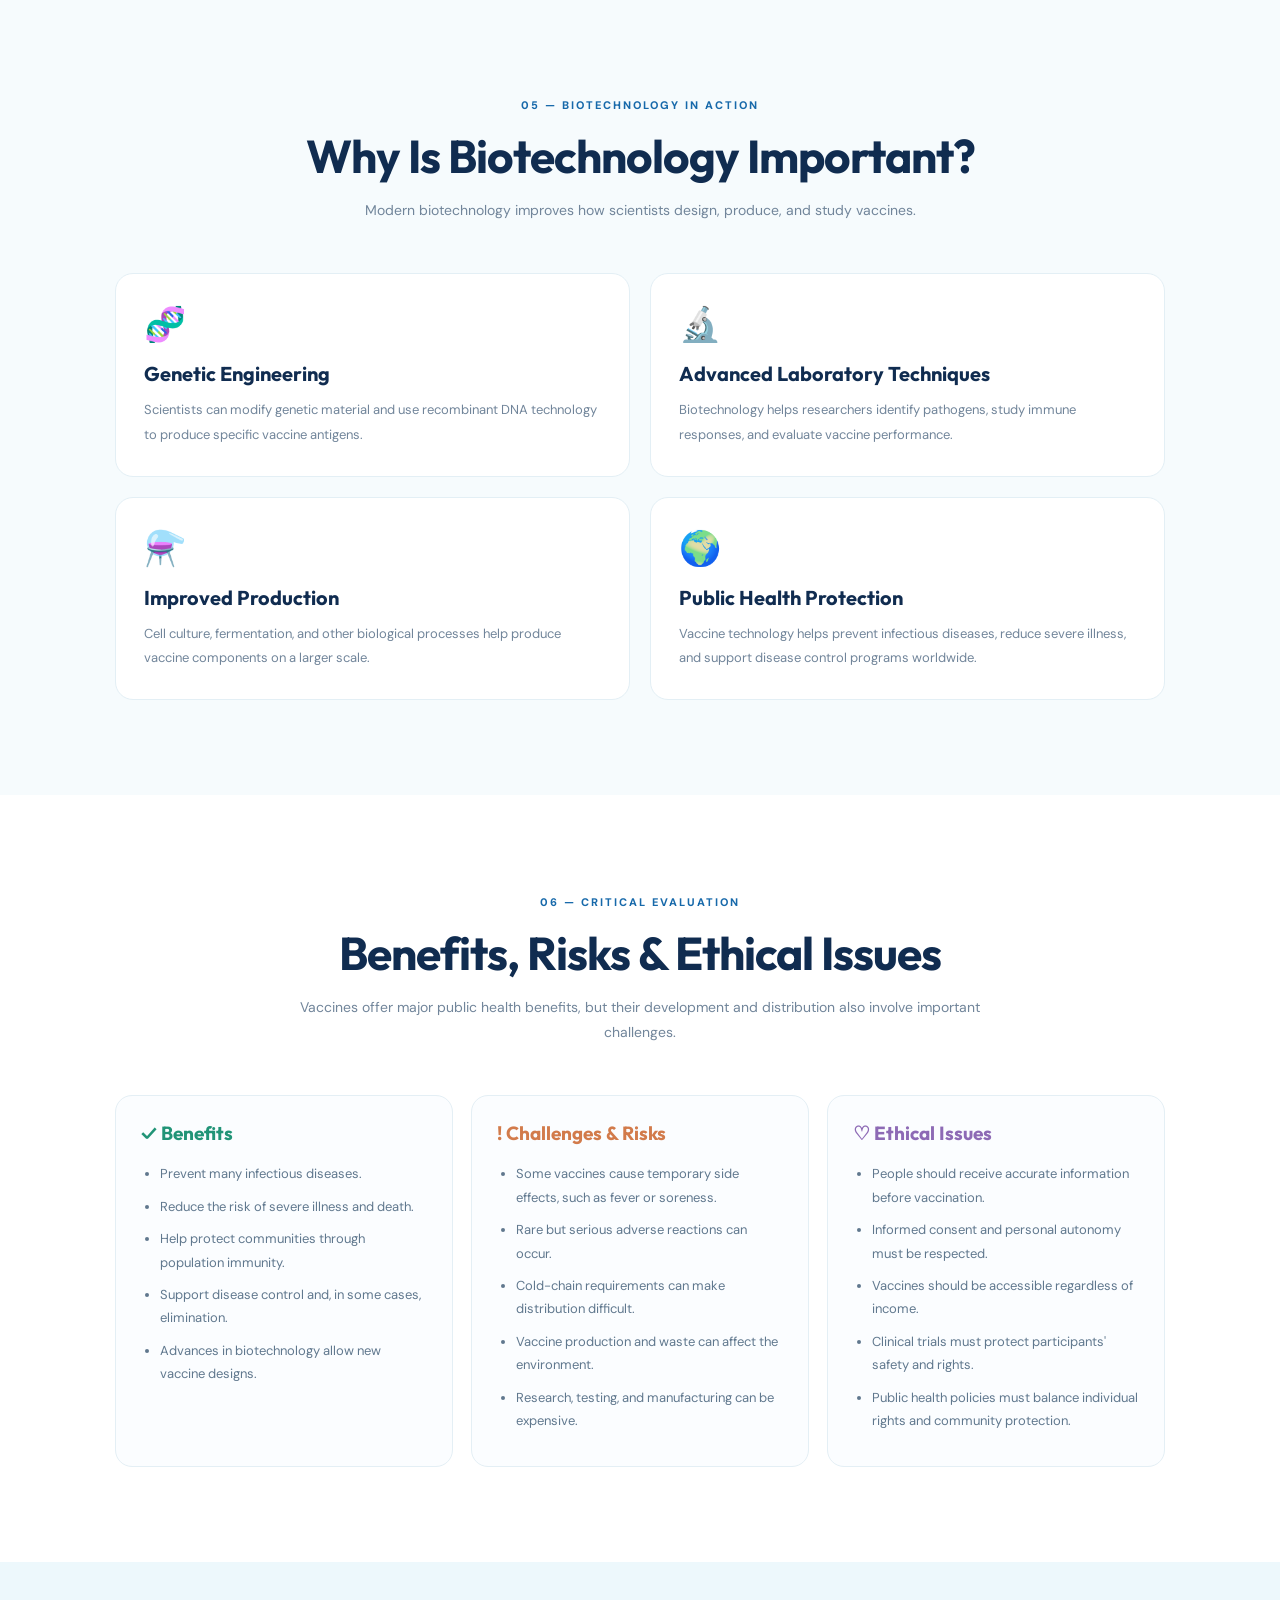
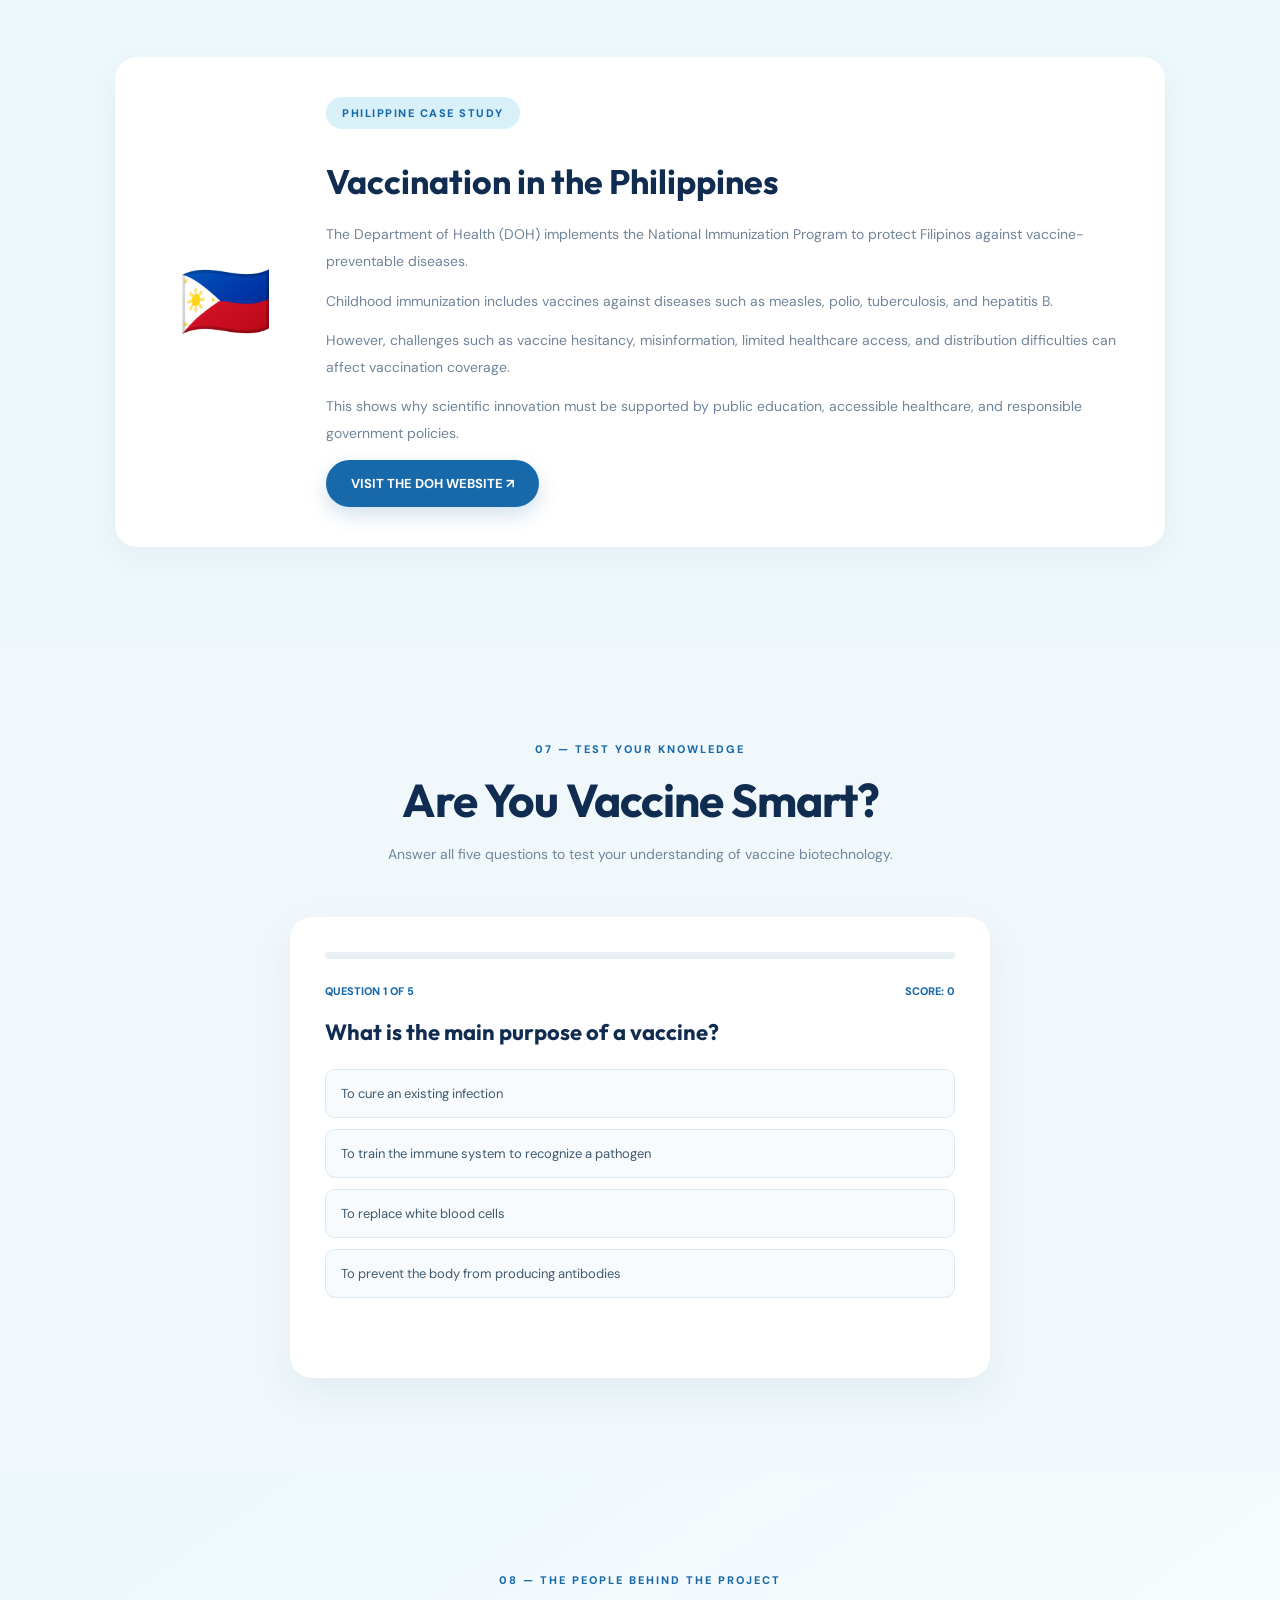
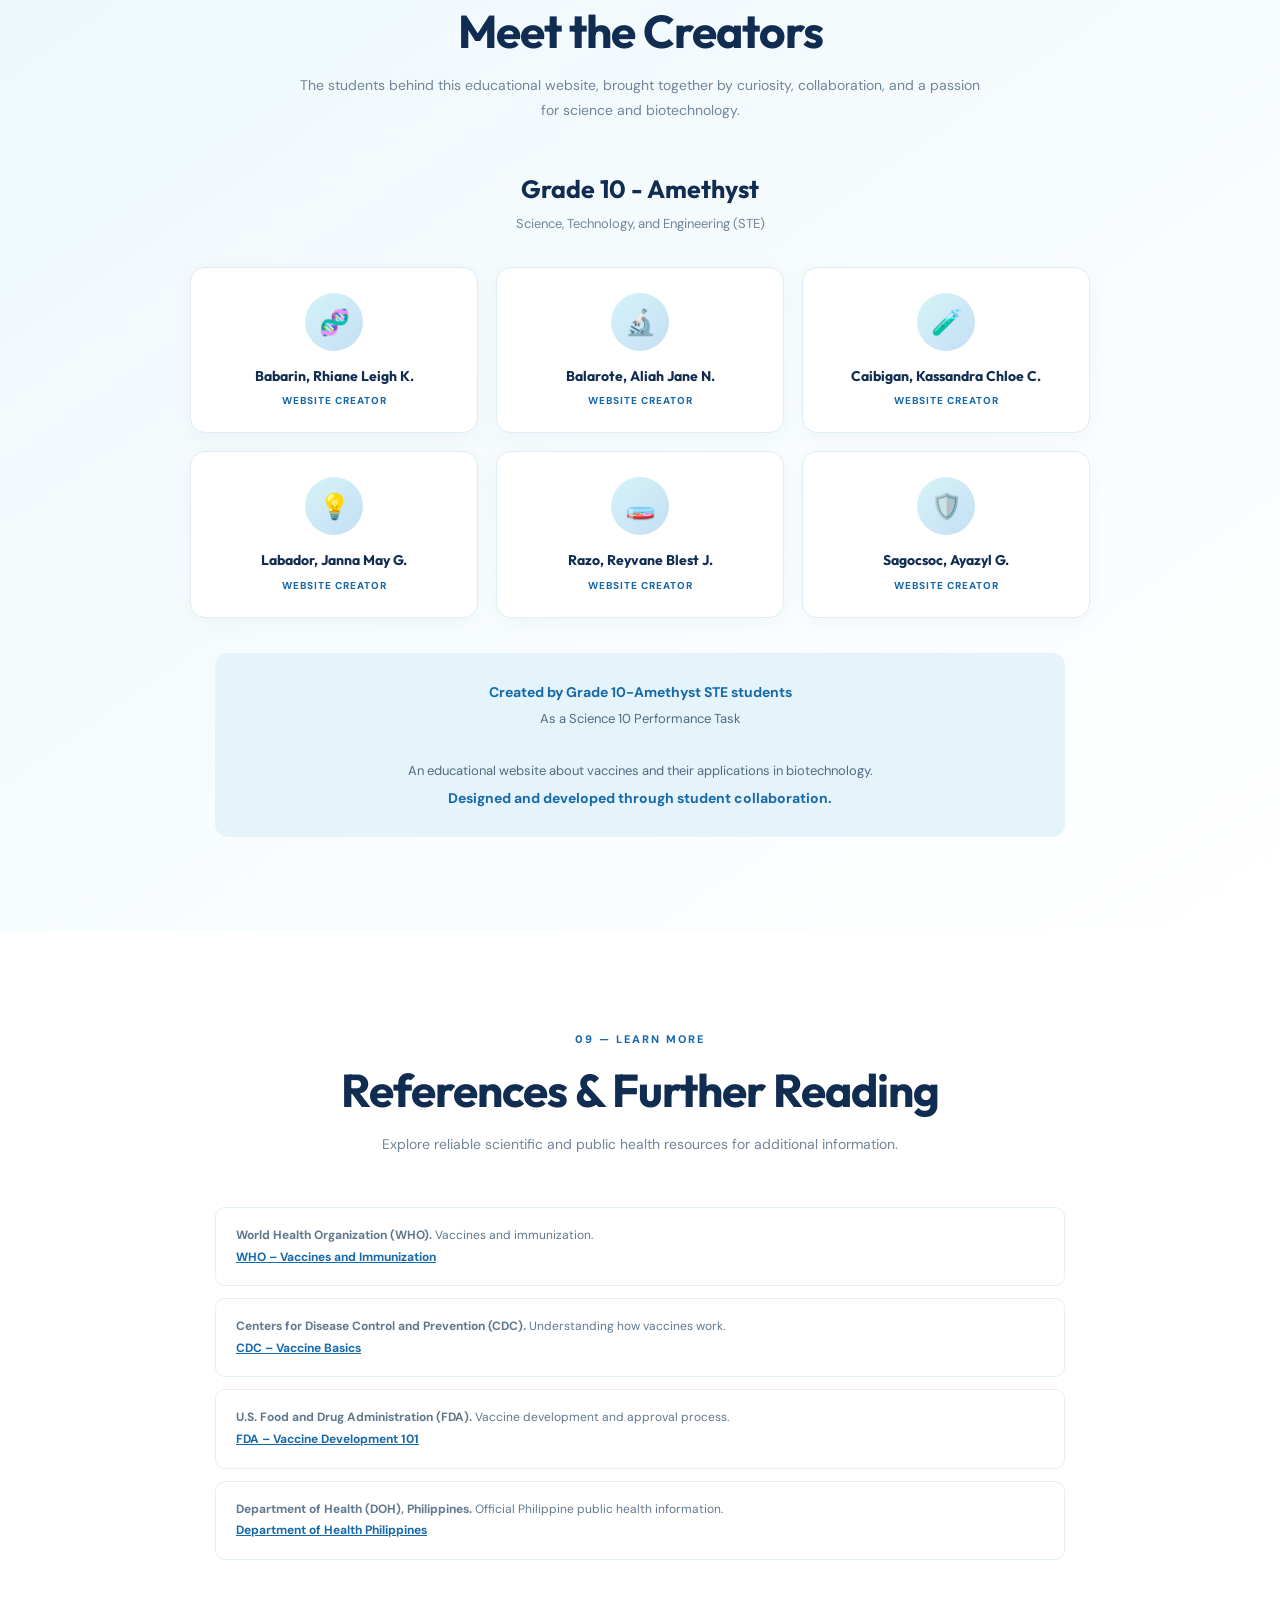
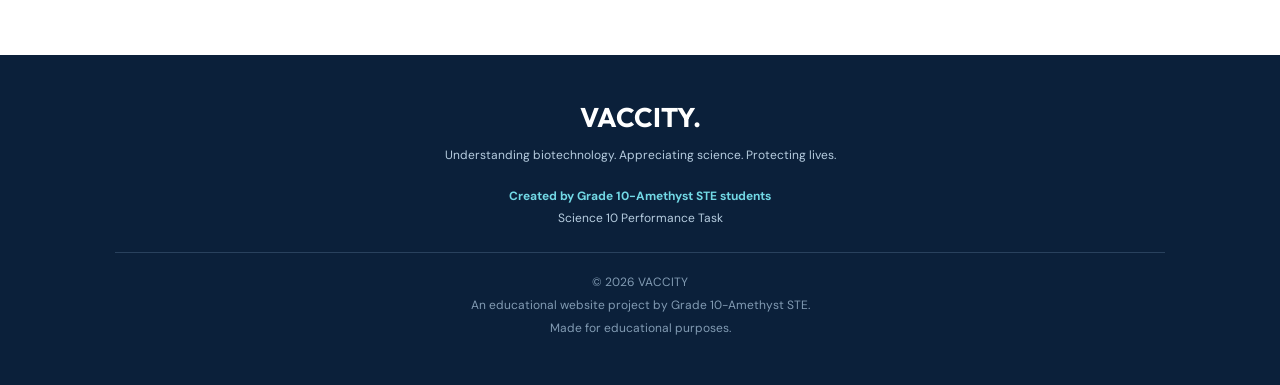
==== commit d9acd5bc: "Change logo link to point to lost-game.html" ====
--- a/index.html
+++ b/index.html
@@ -12,7 +12,7 @@
   <div id="readingProgress"></div>
 
 <nav>
-  <a href="#home" class="logo">VACC<span>ITY.</span></a>
+  <a href="./lost-game.html" class="logo">VACC<span>ITY.</span></a>
   <div class="nav-actions">
     <button id="themeToggle" aria-label="Toggle dark mode">🌙</button>
     <button class="menu-btn" id="menuBtn" aria-label="Open menu">☰</button>
--- a/style.css
+++ b/style.css
@@ -248,4 +248,47 @@
 }
 @media(prefers-reduced-motion:reduce){
   *,*::before,*::after{scroll-behavior:auto!important;animation-duration:.01ms!important;transition-duration:.01ms!important}
-}+}
+/* VACCITY DARK MODE: CREATORS SECTION CONTRAST FIX
+   This overrides the light gradient used by .creators.
+   It does not change the light-mode appearance. */
+body.dark-mode .creators {
+  background: #17283b !important;
+  color: #e5eef7;
+}
+
+body.dark-mode .creators .section-heading .tag {
+  color: #73dce7;
+}
+
+body.dark-mode .creators .section-heading h2,
+body.dark-mode .creators .creator-intro h3 {
+  color: #eaf5ff;
+}
+
+body.dark-mode .creators .section-heading p,
+body.dark-mode .creators .creator-intro p {
+  color: #c0d0df;
+}
+
+body.dark-mode .creators .creator-card {
+  background: #20364d;
+  border-color: #39536b;
+}
+
+body.dark-mode .creators .creator-card h4 {
+  color: #eaf5ff;
+}
+
+body.dark-mode .creators .creator-card span {
+  color: #73dce7;
+}
+
+body.dark-mode .creators .creator-credit {
+  background: #20364d;
+  color: #c0d0df;
+}
+
+body.dark-mode .creators .creator-credit strong {
+  color: #73dce7;
+}
